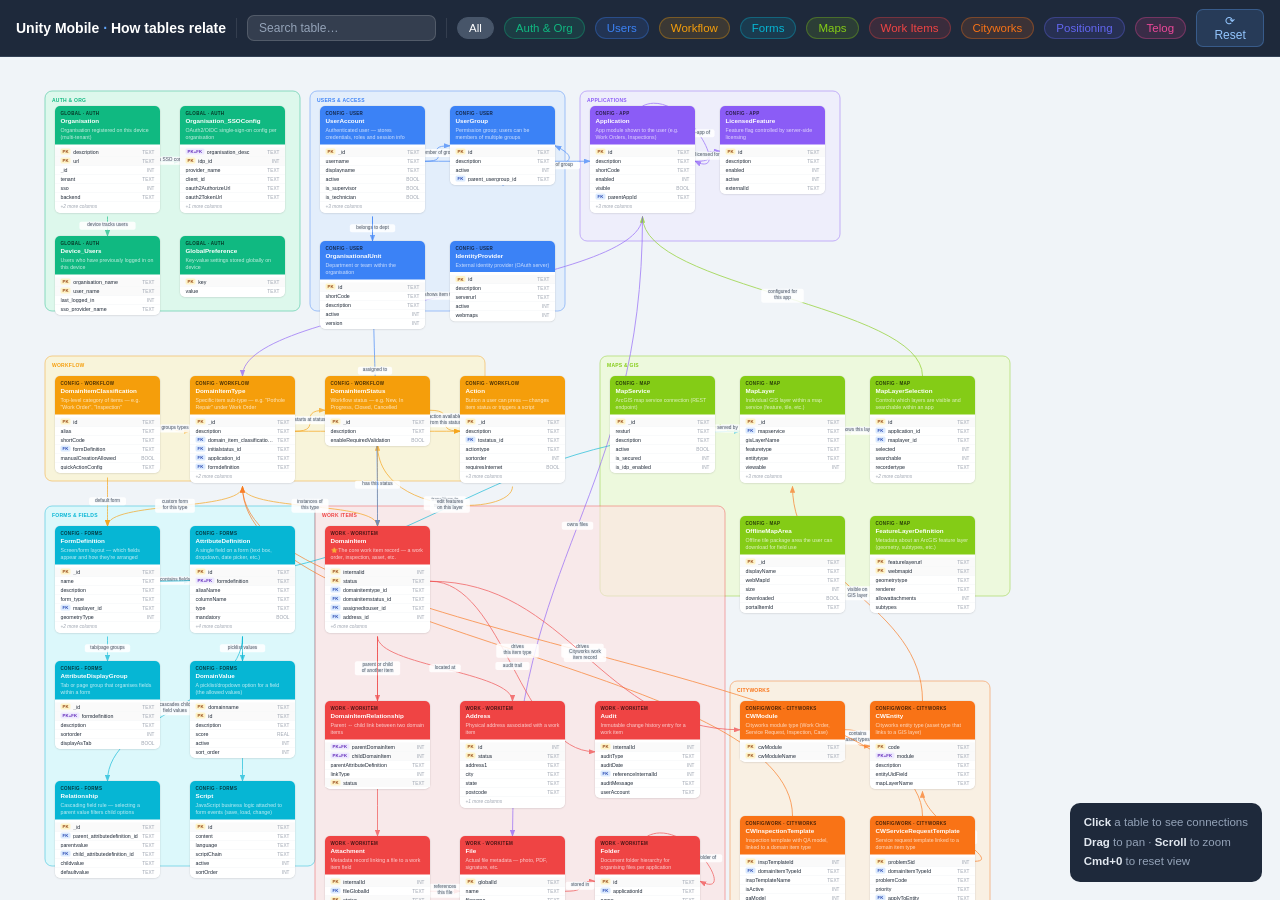
==== index.html @ 091d3615 "first commit" ====
<!DOCTYPE html>
<html lang="en">
<head>
<meta charset="UTF-8"/>
<title>Unity Mobile — How Tables Relate</title>
<style>
*, *::before, *::after { box-sizing: border-box; margin:0; padding:0; }
body { font-family: -apple-system, BlinkMacSystemFont, 'Segoe UI', sans-serif; background:#f0f4f8; overflow:hidden; height:100vh; }

/* ── Toolbar ── */
#toolbar {
  position:fixed; top:0; left:0; right:0; z-index:200;
  background:#1e293b; color:#fff;
  display:flex; align-items:center; gap:10px;
  padding:9px 16px; border-bottom:1px solid #334155;
  font-size:13px;
}
#toolbar h1 { font-size:14px; font-weight:700; white-space:nowrap; color:#fff; }
#toolbar h1 span { color:#60a5fa; }
#search {
  background:rgba(255,255,255,0.1); border:1px solid rgba(255,255,255,0.15);
  border-radius:7px; padding:5px 11px; color:#fff; font-size:12px; outline:none; width:200px;
}
#search::placeholder { color:#94a3b8; }
#search:focus { border-color:#60a5fa; }
.filter-btn {
  padding:4px 11px; border-radius:20px; border:1px solid transparent;
  font-size:11.5px; cursor:pointer; transition:all .15s; white-space:nowrap;
  background:rgba(255,255,255,0.08); color:#cbd5e1;
}
.filter-btn:hover { background:rgba(255,255,255,0.16); }
.filter-btn.active { color:#fff; border-color:transparent; }
#btn-reset {
  margin-left:auto; background:rgba(96,165,250,0.15); border:1px solid rgba(96,165,250,0.3);
  border-radius:7px; color:#93c5fd; padding:4px 12px; font-size:12px; cursor:pointer;
}
#btn-reset:hover { background:rgba(96,165,250,0.25); }
.sep { width:1px; height:20px; background:rgba(255,255,255,0.1); flex-shrink:0; }

/* ── Canvas outer wrapper ── */
#canvas-outer { position:fixed; top:46px; left:0; right:0; bottom:0; overflow:hidden; cursor:grab; }
#canvas-outer:active { cursor:grabbing; }

/* ── Canvas ── */
#canvas { position:absolute; width:2600px; height:2400px; transform-origin:0 0; }

/* ── Zone backgrounds ── */
.zone {
  position:absolute; border-radius:16px;
  display:flex; align-items:flex-start; padding:10px 14px;
  font-size:11px; font-weight:700; letter-spacing:0.5px; text-transform:uppercase;
}

/* ── Table Cards ── */
.tcard {
  position:absolute; width:210px; border-radius:10px;
  background:#fff; box-shadow:0 1px 4px rgba(0,0,0,0.1), 0 0 0 1px rgba(0,0,0,0.05);
  cursor:pointer; transition:box-shadow .15s, transform .15s;
  user-select:none;
}
.tcard:hover { box-shadow:0 4px 16px rgba(0,0,0,0.15), 0 0 0 2px rgba(0,0,0,0.08); transform:translateY(-1px); }
.tcard.selected { transform:translateY(-2px); }
.tcard.faded { opacity:0.2; }
.tcard.highlighted { }

.card-head {
  border-radius:10px 10px 0 0; padding:9px 11px 7px;
  display:flex; flex-direction:column; gap:2px;
}
.card-db-tag {
  font-size:9px; text-transform:uppercase; letter-spacing:0.6px;
  opacity:0.7; font-weight:700;
}
.card-title { font-size:12.5px; font-weight:800; color:#fff; line-height:1.3; }
.card-desc { font-size:10.5px; color:rgba(255,255,255,0.75); line-height:1.4; margin-top:1px; }

.card-body { padding:6px 0 4px; }
.col-row {
  display:flex; align-items:center; gap:5px;
  padding:2.5px 11px; font-size:10.5px; color:#374151;
  border-bottom:1px solid #f3f4f6;
}
.col-row:last-child { border-bottom:none; }
.col-row.pk-row { background:#fafafa; }
.badge {
  flex-shrink:0; font-size:8.5px; font-weight:700; letter-spacing:0.3px;
  border-radius:3px; padding:1px 4px;
}
.badge.pk { background:#fef3c7; color:#92400e; }
.badge.fk { background:#dbeafe; color:#1e40af; }
.badge.pkfk { background:#ede9fe; color:#5b21b6; }
.col-name { font-weight:500; color:#1f2937; flex:1; min-width:0; overflow:hidden; text-overflow:ellipsis; white-space:nowrap; }
.col-type { color:#9ca3af; font-size:9.5px; flex-shrink:0; }
.more-cols { padding:3px 11px 5px; font-size:9.5px; color:#9ca3af; font-style:italic; }

/* ── SVG arrows ── */
#arrows-svg { position:absolute; top:0; left:0; width:100%; height:100%; pointer-events:none; overflow:visible; }
.arrow-path { fill:none; stroke-width:1.8; opacity:0.7; transition:opacity .15s; }
.arrow-label { font-size:9.5px; fill:#4b5563; paint-order:stroke; stroke:#f0f4f8; stroke-width:3px; }
.arrow-wrap.faded .arrow-path { opacity:0.08; }
.arrow-wrap.faded .arrow-label { opacity:0.08; }
.arrow-wrap.highlighted .arrow-path { opacity:1; stroke-width:2.5; }
.arrow-wrap.highlighted .arrow-label { fill:#1f2937; font-weight:600; }

/* ── Info panel ── */
#info-panel {
  position:fixed; right:0; top:46px; bottom:0; width:280px;
  background:#fff; border-left:1px solid #e5e7eb;
  transform:translateX(280px); transition:transform .25s;
  overflow-y:auto; z-index:150;
}
#info-panel.open { transform:translateX(0); }
#info-panel h2 { font-size:15px; font-weight:800; padding:16px 16px 4px; color:#1f2937; }
#info-panel .ip-db { font-size:10px; text-transform:uppercase; letter-spacing:0.5px; color:#9ca3af; padding:0 16px 8px; }
#info-panel .ip-desc { font-size:12px; color:#4b5563; line-height:1.6; padding:0 16px 12px; border-bottom:1px solid #f3f4f6; }
#info-panel .ip-section { padding:10px 16px 4px; font-size:10px; text-transform:uppercase; letter-spacing:0.6px; color:#9ca3af; font-weight:700; }
#info-panel .ip-col {
  display:flex; align-items:center; gap:6px;
  padding:4px 16px; font-size:11.5px; border-bottom:1px solid #f9fafb;
}
#info-panel .ip-col-name { font-weight:500; color:#1f2937; flex:1; }
#info-panel .ip-col-type { color:#9ca3af; font-size:10px; }
#info-panel .ip-rel {
  display:flex; flex-direction:column; gap:1px;
  padding:6px 16px; font-size:11px; color:#4b5563;
  border-bottom:1px solid #f9fafb;
}
#info-panel .ip-rel-dir { font-size:10px; color:#9ca3af; }
#info-panel .ip-rel-table { font-weight:700; color:#1f2937; }
#info-panel .ip-rel-via { font-size:10px; color:#6b7280; font-family:monospace; }
#close-panel {
  position:absolute; top:12px; right:12px;
  background:#f3f4f6; border:none; border-radius:6px;
  width:26px; height:26px; font-size:14px; cursor:pointer; color:#4b5563;
}

/* ── Tooltip ── */
#tooltip {
  position:fixed; z-index:500; background:#1e293b; color:#fff;
  border-radius:8px; padding:7px 12px; font-size:11px; pointer-events:none;
  opacity:0; transition:opacity .1s; max-width:240px; line-height:1.6;
  box-shadow:0 4px 16px rgba(0,0,0,0.3);
}
</style>
</head>
<body>

<div id="toolbar">
  <h1>Unity Mobile <span>·</span> How tables relate</h1>
  <div class="sep"></div>
  <input id="search" placeholder="Search table…" autocomplete="off"/>
  <div class="sep"></div>
  <button class="filter-btn active" data-area="all">All</button>
  <button class="filter-btn" data-area="auth" style="--c:#10b981">Auth &amp; Org</button>
  <button class="filter-btn" data-area="user" style="--c:#3b82f6">Users</button>
  <button class="filter-btn" data-area="workflow" style="--c:#f59e0b">Workflow</button>
  <button class="filter-btn" data-area="forms" style="--c:#06b6d4">Forms</button>
  <button class="filter-btn" data-area="map" style="--c:#84cc16">Maps</button>
  <button class="filter-btn" data-area="workitem" style="--c:#ef4444">Work Items</button>
  <button class="filter-btn" data-area="cityworks" style="--c:#f97316">Cityworks</button>
  <button class="filter-btn" data-area="positioning" style="--c:#6366f1">Positioning</button>
  <button class="filter-btn" data-area="telog" style="--c:#ec4899">Telog</button>
  <button id="btn-reset">⟳ Reset</button>
</div>

<div id="canvas-outer">
  <div id="canvas">
    <svg id="arrows-svg"></svg>
  </div>
</div>

<div id="info-panel">
  <button id="close-panel">✕</button>
  <h2 id="ip-name"></h2>
  <div class="ip-db" id="ip-db"></div>
  <div class="ip-desc" id="ip-desc"></div>
  <div class="ip-section">Columns</div>
  <div id="ip-cols"></div>
  <div class="ip-section">Relationships</div>
  <div id="ip-rels"></div>
</div>

<div id="tooltip"></div>

<script>
// ═══════════════════════════════════════════════════════════
// AREA CONFIG
// ═══════════════════════════════════════════════════════════
const AREAS = {
  auth:        { label:'Auth & Org',     color:'#10b981', light:'#d1fae5', db:'global' },
  user:        { label:'Users & Access', color:'#3b82f6', light:'#dbeafe', db:'config' },
  app:         { label:'Applications',   color:'#8b5cf6', light:'#ede9fe', db:'config' },
  workflow:    { label:'Workflow',        color:'#f59e0b', light:'#fef3c7', db:'config' },
  forms:       { label:'Forms & Fields', color:'#06b6d4', light:'#cffafe', db:'config' },
  map:         { label:'Maps & GIS',     color:'#84cc16', light:'#ecfccb', db:'config' },
  workitem:    { label:'Work Items',     color:'#ef4444', light:'#fee2e2', db:'work'   },
  cityworks:   { label:'Cityworks',      color:'#f97316', light:'#ffedd5', db:'config/work' },
  positioning: { label:'Positioning',    color:'#6366f1', light:'#e0e7ff', db:'tpsdk'  },
  telog:       { label:'Telog Sensors',  color:'#ec4899', light:'#fce7f3', db:'work'   },
};

// ═══════════════════════════════════════════════════════════
// NODES (id, area, x, y = top-left corner, cols, desc)
// ═══════════════════════════════════════════════════════════
// col format: [name, type, flag]  flag: 'PK' | 'FK' | 'PK+FK' | ''
const N = (id, area, x, y, desc, cols) => ({ id, area, x, y, desc, cols });
const nodes = [

  // ── AUTH & ORG (top-left) ──────────────────────────────
  N('Organisation','auth', 30,80,
    'Organisation registered on this device (multi-tenant)',
    [['description','TEXT','PK'],['url','TEXT','PK'],['_id','INT',''],['tenant','TEXT',''],['sso','INT',''],['backend','TEXT',''],['organisationId','TEXT',''],['gisUrl','TEXT','']]),

  N('Organisation_SSOConfig','auth', 280,80,
    'OAuth2/OIDC single-sign-on config per organisation',
    [['organisation_desc','TEXT','PK+FK'],['idp_id','INT','PK'],['provider_name','TEXT',''],['client_id','TEXT',''],['oauth2AuthorizeUrl','TEXT',''],['oauth2TokenUrl','TEXT',''],['scope','TEXT','']]),

  N('Device_Users','auth', 30,340,
    'Users who have previously logged in on this device',
    [['organisation_name','TEXT','PK'],['user_name','TEXT','PK'],['last_logged_in','INT',''],['sso_provider_name','TEXT','']]),

  N('GlobalPreference','auth', 280,340,
    'Key-value settings stored globally on device',
    [['key','TEXT','PK'],['value','TEXT','']]),

  // ── USERS & ACCESS (top-center) ────────────────────────
  N('UserAccount','user', 560,80,
    'Authenticated user — stores credentials, roles and session info',
    [['_id','TEXT','PK'],['username','TEXT',''],['displayname','TEXT',''],['active','BOOL',''],['is_supervisor','BOOL',''],['is_technician','BOOL',''],['is_rtu_manager','BOOL',''],['mfaRequired','BOOL',''],['sessionTimeout','INT','']]),

  N('UserGroup','user', 820,80,
    'Permission group; users can be members of multiple groups',
    [['id','TEXT','PK'],['description','TEXT',''],['active','INT',''],['parent_usergroup_id','TEXT','FK']]),

  N('OrganisationalUnit','user', 560,350,
    'Department or team within the organisation',
    [['id','TEXT','PK'],['shortCode','TEXT',''],['description','TEXT',''],['active','INT',''],['version','INT','']]),

  N('IdentityProvider','user', 820,350,
    'External identity provider (OAuth server)',
    [['id','TEXT','PK'],['description','TEXT',''],['serverurl','TEXT',''],['active','INT',''],['webmaps','INT','']]),

  // ── APPLICATIONS (top-right) ───────────────────────────
  N('Application','app', 1100,80,
    'App module shown to the user (e.g. Work Orders, Inspections)',
    [['id','TEXT','PK'],['description','TEXT',''],['shortCode','TEXT',''],['enabled','INT',''],['visible','BOOL',''],['parentAppId','TEXT','FK'],['formDefinitionId','TEXT','FK'],['sync_status','TEXT',''],['lastOpened','TEXT','']]),

  N('LicensedFeature','app', 1360,80,
    'Feature flag controlled by server-side licensing',
    [['id','TEXT','PK'],['description','TEXT',''],['enabled','INT',''],['active','INT',''],['externalId','TEXT','']]),

  // ── WORKFLOW ENGINE (middle band) ──────────────────────
  N('DomainItemClassification','workflow', 30,620,
    'Top-level category of items — e.g. "Work Order", "Inspection"',
    [['id','TEXT','PK'],['alias','TEXT',''],['shortCode','TEXT',''],['formDefinition','TEXT','FK'],['manualCreationAllowed','BOOL',''],['quickActionConfig','TEXT','']]),

  N('DomainItemType','workflow', 300,620,
    'Specific item sub-type — e.g. "Pothole Repair" under Work Order',
    [['_id','TEXT','PK'],['description','TEXT',''],['domain_item_classification_id','TEXT','FK'],['initialstatus_id','TEXT','FK'],['application_id','TEXT','FK'],['formdefinition','TEXT','FK'],['internal_name','TEXT',''],['can_create_new','BOOL','']]),

  N('DomainItemStatus','workflow', 570,620,
    'Workflow status — e.g. New, In Progress, Closed, Cancelled',
    [['_id','TEXT','PK'],['description','TEXT',''],['enableRequiredValidation','BOOL','']]),

  N('Action','workflow', 840,620,
    'Button a user can press — changes item status or triggers a script',
    [['_id','TEXT','PK'],['description','TEXT',''],['tostatus_id','TEXT','FK'],['actiontype','TEXT',''],['sortorder','INT',''],['requiresInternet','BOOL',''],['requiresSignature','BOOL',''],['skipValidation','BOOL',''],['canApplyOnCreate','BOOL','']]),

  // ── FORMS & FIELDS (left band) ─────────────────────────
  N('FormDefinition','forms', 30,920,
    'Screen/form layout — which fields appear and how they\'re arranged',
    [['_id','TEXT','PK'],['name','TEXT',''],['description','TEXT',''],['form_type','TEXT',''],['maplayer_id','TEXT','FK'],['geometryType','INT',''],['scoring_enabled','INT',''],['attachment_config','TEXT','']]),

  N('AttributeDefinition','forms', 300,920,
    'A single field on a form (text box, dropdown, date picker, etc.)',
    [['id','TEXT','PK'],['formdefinition','TEXT','PK+FK'],['aliasName','TEXT',''],['columnName','TEXT',''],['type','TEXT',''],['mandatory','BOOL',''],['editable','BOOL',''],['sortOrder','INT',''],['referenceDataTable','TEXT','FK'],['config','TEXT','']]),

  N('AttributeDisplayGroup','forms', 30,1190,
    'Tab or page group that organises fields within a form',
    [['_id','TEXT','PK'],['formdefinition','TEXT','PK+FK'],['description','TEXT',''],['sortorder','INT',''],['displayAsTab','BOOL','']]),

  N('DomainValue','forms', 300,1190,
    'A picklist/dropdown option for a field (the allowed values)',
    [['domainname','TEXT','PK'],['id','TEXT','PK'],['description','TEXT',''],['score','REAL',''],['active','INT',''],['sort_order','INT','']]),

  N('Relationship','forms', 30,1430,
    'Cascading field rule — selecting a parent value filters child options',
    [['_id','TEXT','PK'],['parent_attributedefinition_id','TEXT','FK'],['parentvalue','TEXT',''],['child_attributedefinition_id','TEXT','FK'],['childvalue','TEXT',''],['defaultvalue','TEXT','']]),

  N('Script','forms', 300,1430,
    'JavaScript business logic attached to form events (save, load, change)',
    [['id','TEXT','PK'],['content','TEXT',''],['language','TEXT',''],['scriptChain','TEXT',''],['active','INT',''],['sortOrder','INT','']]),

  // ── MAPS & GIS (right band) ────────────────────────────
  N('MapService','map', 1140,620,
    'ArcGIS map service connection (REST endpoint)',
    [['_id','TEXT','PK'],['resturl','TEXT',''],['description','TEXT',''],['active','BOOL',''],['is_secured','INT',''],['is_idp_enabled','INT','']]),

  N('MapLayer','map', 1400,620,
    'Individual GIS layer within a map service (feature, tile, etc.)',
    [['_id','TEXT','PK'],['mapservice','TEXT','FK'],['gisLayerName','TEXT',''],['featuretype','TEXT',''],['entitytype','TEXT',''],['viewable','INT',''],['webmapid','TEXT',''],['hasSubtypes','BOOL',''],['layertype','TEXT','']]),

  N('MapLayerSelection','map', 1660,620,
    'Controls which layers are visible and searchable within an app',
    [['id','TEXT','PK'],['application_id','TEXT','FK'],['maplayer_id','TEXT','FK'],['selected','INT',''],['searchable','INT',''],['recordertype','TEXT',''],['downloadinterval','INT',''],['opacity','REAL','']]),

  N('OfflineMapArea','map', 1400,900,
    'Offline tile package area the user can download for field use',
    [['_id','TEXT','PK'],['displayName','TEXT',''],['webMapId','TEXT',''],['size','INT',''],['downloaded','BOOL',''],['portalItemId','TEXT','']]),

  N('FeatureLayerDefinition','map', 1660,900,
    'Metadata about an ArcGIS feature layer (geometry, subtypes, etc.)',
    [['featurelayerurl','TEXT','PK'],['webmapid','TEXT','PK'],['geometrytype','TEXT',''],['renderer','TEXT',''],['allowattachments','INT',''],['subtypes','TEXT','']]),

  // ── WORK ITEMS — the runtime data (center-bottom) ──────
  N('DomainItem','workitem', 570,920,
    '⭐ The core work item record — a work order, inspection, asset, etc.',
    [['internalid','INT','PK'],['status','TEXT','PK'],['domainitemtype_id','TEXT','FK'],['domainitemstatus_id','TEXT','FK'],['assignedtouser_id','TEXT','FK'],['address_id','INT','FK'],['server_id','TEXT',''],['is_new','BOOL',''],['values_json','JSON',''],['relateditemtype','TEXT',''],['sync_status','TEXT',''],['guid','TEXT','']]),

  N('DomainItemRelationship','workitem', 570,1270,
    'Parent ↔ child link between two domain items',
    [['parentDomainItem','INT','PK+FK'],['childDomainItem','INT','PK+FK'],['parentAttributeDefinition','TEXT',''],['linkType','INT',''],['status','TEXT','PK']]),

  N('Address','workitem', 840,1270,
    'Physical address associated with a work item',
    [['id','INT','PK'],['status','TEXT','PK'],['address1','TEXT',''],['city','TEXT',''],['state','TEXT',''],['postcode','TEXT',''],['server_id','TEXT','']]),

  N('Audit','workitem', 1110,1270,
    'Immutable change history entry for a work item',
    [['internalId','INT','PK'],['auditType','TEXT',''],['auditDate','INT',''],['referenceInternalId','INT','FK'],['auditMessage','TEXT',''],['userAccount','TEXT','']]),

  N('Attachment','workitem', 570,1540,
    'Metadata record linking a file to a work item field',
    [['internalId','INT','PK'],['fileGlobalId','TEXT','FK'],['status','TEXT','PK'],['relatedItemInternalId','INT','FK'],['secondaryRelatedItemInternalId','INT','FK'],['attributeDefinitionId','TEXT','FK'],['active','INT',''],['description','TEXT','']]),

  N('File','workitem', 840,1540,
    'Actual file metadata — photo, PDF, signature, etc.',
    [['globalId','TEXT','PK'],['name','TEXT',''],['filename','TEXT',''],['contentType','TEXT',''],['size','INT',''],['downloaded','INT',''],['uploaded','INT',''],['folderId','TEXT','FK'],['applicationId','TEXT','FK'],['lastModifiedDate','INT','']]),

  N('Folder','workitem', 1110,1540,
    'Document folder hierarchy for organising files per application',
    [['id','TEXT','PK'],['applicationId','TEXT','FK'],['name','TEXT',''],['parentFolderId','TEXT','FK'],['canUpload','INT','']]),

  // ── CITYWORKS INTEGRATION ──────────────────────────────
  N('CWModule','cityworks', 1400,1270,
    'Cityworks module type (Work Order, Service Request, Inspection, Case)',
    [['cwModule','TEXT','PK'],['cwModuleName','TEXT','PK']]),

  N('CWEntity','cityworks', 1660,1270,
    'Cityworks entity type (asset type that links to a GIS layer)',
    [['code','TEXT','PK'],['module','TEXT','PK+FK'],['description','TEXT',''],['entityUidField','TEXT',''],['mapLayerName','TEXT','']]),

  N('CWInspectionTemplate','cityworks', 1400,1500,
    'Inspection template with QA model, linked to a domain item type',
    [['inspTemplateId','INT','PK'],['domainItemTypeId','TEXT','FK'],['inspTemplateName','TEXT',''],['isActive','INT',''],['qaModel','INT',''],['priority','TEXT','']]),

  N('CWServiceRequestTemplate','cityworks', 1660,1500,
    'Service request template linked to a domain item type',
    [['problemSid','INT','PK'],['domainItemTypeId','TEXT','FK'],['problemCode','TEXT',''],['priority','TEXT',''],['applyToEntity','TEXT','FK']]),

  N('CWSavedQueries','cityworks', 1400,1730,
    'Saved Cityworks search query the user can run',
    [['createdBySid','INT','PK'],['id','INT','PK'],['name','TEXT',''],['queryType','TEXT',''],['isDownloaded','INT',''],['query','TEXT','']]),

  // ── POSITIONING / GNSS ────────────────────────────────
  N('NtripServer','positioning', 30,1720,
    'NTRIP caster server that streams GNSS correction data',
    [['id','TEXT','PK'],['url','TEXT',''],['port','INT',''],['userName','TEXT',''],['correctionDatum','TEXT',''],['active','INT','']]),

  N('NtripSource','positioning', 280,1720,
    'Mount point / stream source on an NTRIP server',
    [['id','TEXT','PK'],['ntripServer','TEXT','FK'],['source','TEXT',''],['description','TEXT',''],['active','INT','']]),

  N('Device','positioning', 30,1960,
    'Paired GNSS hardware device (Bluetooth/USB)',
    [['address','TEXT','PK'],['name','TEXT',''],['lastConnected','INT','']]),

  N('PositioningConfig','positioning', 280,1960,
    'Named positioning profile (accuracy settings, correction source)',
    [['id','TEXT','PK'],['description','TEXT',''],['connectionType','INT',''],['primaryType','TEXT',''],['ntripServer','TEXT','FK'],['ntripSource','TEXT','FK'],['antennaHeight','REAL',''],['active','INT','']]),

  // ── TELOG SENSORS ─────────────────────────────────────
  N('TelogSiteType','telog', 580,1720,
    'Classification of a Telog monitoring site (water, gas, etc.)',
    [['name','TEXT','PK'],['description','TEXT',''],['isCore','INT',''],['isDefault','INT','']]),

  N('TelogMeasurementType','telog', 830,1720,
    'Category of sensor measurement (pressure, flow, level…)',
    [['id','INT','PK'],['classId','INT',''],['isHidden','INT','']]),

  N('TelogMeasurementUnit','telog', 1080,1720,
    'Unit of measurement (m³/h, bar, mm, etc.)',
    [['id','INT','PK'],['shortName','TEXT',''],['longName','TEXT',''],['conversion','REAL',''],['isDefault','INT','']]),

  N('TelogMeasurement','telog', 580,1960,
    'A sensor measurement registered on a monitoring site',
    [['id','INT','PK'],['name','TEXT',''],['siteId','INT',''],['typeId','INT','FK'],['unitId','INT','FK'],['isHidden','INT',''],['isVirtual','INT','']]),

  N('TelogSensorChannel','telog', 830,1960,
    'Physical sensor channel configuration (slope, offset, enabled)',
    [['recId','TEXT','PK'],['channelIndex','INT','PK'],['channelName','TEXT',''],['measurementId','INT','FK'],['enabled','INT',''],['chnlType','INT',''],['displaySlope','REAL',''],['displayOffset','REAL','']]),
];

// ═══════════════════════════════════════════════════════════
// LINKS (relationships between tables)
// Each link: { from, to, fromSide, toSide, label, via }
// 'via' = brief plain-English explanation of the column join
// ═══════════════════════════════════════════════════════════
const links = [
  // AUTH & ORG
  { from:'Organisation',         to:'Organisation_SSOConfig', fromSide:'right', toSide:'left',
    label:'has SSO config', via:'description → organisation_desc' },
  { from:'Organisation',         to:'Device_Users',            fromSide:'bottom', toSide:'top',
    label:'device tracks users', via:'(implicit: organisation_name)' },

  // USERS
  { from:'UserAccount',          to:'OrganisationalUnit',      fromSide:'bottom', toSide:'top',
    label:'belongs to dept', via:'via UserAccount_OrganisationalUnit' },
  { from:'UserAccount',          to:'UserGroup',               fromSide:'right',  toSide:'left',
    label:'member of group', via:'via UserAccount_UserGroup' },
  { from:'UserGroup',            to:'UserGroup',               fromSide:'bottom', toSide:'right',
    label:'child of group', via:'parent_usergroup_id → id' },

  // USERS → APPLICATIONS
  { from:'UserAccount',          to:'Application',             fromSide:'right',  toSide:'left',
    label:'has access to', via:'via UserAccount_Application' },

  // APPLICATIONS
  { from:'Application',          to:'Application',             fromSide:'top',    toSide:'right',
    label:'sub-app of', via:'parentAppId → id' },
  { from:'Application',          to:'LicensedFeature',         fromSide:'right',  toSide:'left',
    label:'licensed for', via:'via UserAccount_LicensedFeature' },

  // APPLICATION → WORKFLOW
  { from:'Application',          to:'DomainItemType',          fromSide:'bottom', toSide:'top',
    label:'shows item types', via:'via Application_DomainItemType' },

  // WORKFLOW CORE
  { from:'DomainItemClassification', to:'DomainItemType',      fromSide:'right',  toSide:'left',
    label:'groups types', via:'id → domain_item_classification_id' },
  { from:'DomainItemType',       to:'DomainItemStatus',        fromSide:'right',  toSide:'left',
    label:'starts at status', via:'initialstatus_id → _id' },
  { from:'DomainItemType',       to:'Action',                  fromSide:'right',  toSide:'left',
    label:'allowed actions', via:'via DomainItemType_Action' },
  { from:'DomainItemStatus',     to:'Action',                  fromSide:'right',  toSide:'left',
    label:'action available\nfrom this status', via:'DomainItemType_Action.fromstatus_id' },
  { from:'Action',               to:'DomainItemStatus',        fromSide:'bottom', toSide:'bottom',
    label:'transitions to\nnew status', via:'tostatus_id → _id' },

  // WORKFLOW → FORMS
  { from:'DomainItemClassification', to:'FormDefinition',      fromSide:'bottom', toSide:'top',
    label:'default form', via:'formDefinition → _id' },
  { from:'DomainItemType',       to:'FormDefinition',          fromSide:'bottom', toSide:'top',
    label:'custom form\nfor this type', via:'formdefinition → _id' },

  // FORMS → FIELDS
  { from:'FormDefinition',       to:'AttributeDefinition',     fromSide:'right',  toSide:'left',
    label:'contains fields', via:'_id → formdefinition' },
  { from:'FormDefinition',       to:'AttributeDisplayGroup',   fromSide:'bottom', toSide:'top',
    label:'tab/page groups', via:'_id → formdefinition' },
  { from:'AttributeDefinition',  to:'DomainValue',             fromSide:'bottom', toSide:'top',
    label:'picklist values', via:'referenceDataTable → domainname' },
  { from:'AttributeDefinition',  to:'Relationship',            fromSide:'bottom', toSide:'top',
    label:'cascades child\nfield values', via:'id → parent_attributedefinition_id' },
  { from:'AttributeDefinition',  to:'Script',                  fromSide:'bottom', toSide:'top',
    label:'field-level script', via:'script → id' },

  // FORMS → MAPS
  { from:'FormDefinition',       to:'MapLayer',                fromSide:'right',  toSide:'left',
    label:'edit features\non this layer', via:'maplayer_id → _id' },

  // MAPS
  { from:'MapLayer',             to:'MapService',              fromSide:'left',   toSide:'right',
    label:'served by', via:'mapservice → _id' },
  { from:'MapLayerSelection',    to:'MapLayer',                fromSide:'left',   toSide:'right',
    label:'shows this layer', via:'maplayer_id → _id' },
  { from:'MapLayerSelection',    to:'Application',             fromSide:'top',    toSide:'bottom',
    label:'configured for\nthis app', via:'application_id → id' },

  // APPLICATION → WORK ITEMS
  { from:'Application',          to:'File',                    fromSide:'bottom', toSide:'top',
    label:'owns files', via:'id → applicationId' },

  // WORK ITEMS CORE
  { from:'DomainItemType',       to:'DomainItem',              fromSide:'bottom', toSide:'top',
    label:'instances of\nthis type', via:'_id → domainitemtype_id' },
  { from:'DomainItemStatus',     to:'DomainItem',              fromSide:'bottom', toSide:'top',
    label:'has this status', via:'_id → domainitemstatus_id' },
  { from:'UserAccount',          to:'DomainItem',              fromSide:'bottom', toSide:'top',
    label:'assigned to', via:'_id → assignedtouser_id' },
  { from:'DomainItem',           to:'Address',                 fromSide:'bottom', toSide:'top',
    label:'located at', via:'address_id → id' },
  { from:'DomainItem',           to:'DomainItemRelationship',  fromSide:'bottom', toSide:'top',
    label:'parent or child\nof another item', via:'internalid → parentDomainItem / childDomainItem' },
  { from:'DomainItem',           to:'Audit',                   fromSide:'right',  toSide:'left',
    label:'audit trail', via:'internalid → referenceInternalId' },

  // ATTACHMENTS
  { from:'DomainItem',           to:'Attachment',              fromSide:'bottom', toSide:'top',
    label:'has attachments\n(photos, docs)', via:'internalid → relatedItemInternalId' },
  { from:'Attachment',           to:'File',                    fromSide:'right',  toSide:'left',
    label:'references\nthis file', via:'fileGlobalId → globalId' },
  { from:'File',                 to:'Folder',                  fromSide:'right',  toSide:'left',
    label:'stored in', via:'folderId → id' },
  { from:'Folder',               to:'Folder',                  fromSide:'top',    toSide:'right',
    label:'subfolder of', via:'parentFolderId → id' },

  // CITYWORKS
  { from:'CWModule',             to:'CWEntity',                fromSide:'right',  toSide:'left',
    label:'contains\nasset types', via:'cwModule → module' },
  { from:'CWEntity',             to:'MapLayer',                fromSide:'top',    toSide:'bottom',
    label:'visible on\nGIS layer', via:'mapLayerName via CWAssetAliases' },
  { from:'CWInspectionTemplate', to:'DomainItemType',          fromSide:'top',    toSide:'bottom',
    label:'drives\nthis item type', via:'domainItemTypeId → _id' },
  { from:'CWServiceRequestTemplate', to:'DomainItemType',      fromSide:'top',    toSide:'bottom',
    label:'drives\nthis item type', via:'domainItemTypeId → _id' },
  { from:'CWServiceRequestTemplate', to:'CWEntity',            fromSide:'right',  toSide:'bottom',
    label:'applied to\nentity type', via:'applyToEntity → code' },
  { from:'DomainItem',           to:'CWModule',                fromSide:'right',  toSide:'left',
    label:'Cityworks work\nitem record', via:'relateditemtype (WO/SR/Inspection/Case)' },

  // POSITIONING
  { from:'NtripSource',          to:'NtripServer',             fromSide:'left',   toSide:'bottom',
    label:'stream from', via:'ntripServer → id' },
  { from:'PositioningConfig',    to:'NtripServer',             fromSide:'top',    toSide:'bottom',
    label:'uses server', via:'ntripServer → id' },
  { from:'PositioningConfig',    to:'NtripSource',             fromSide:'left',   toSide:'bottom',
    label:'uses source', via:'ntripSource → id' },
  { from:'Device',               to:'PositioningConfig',       fromSide:'right',  toSide:'left',
    label:'configured\nwith profile', via:'via PositioningConfigDevice' },

  // TELOG
  { from:'TelogMeasurement',     to:'TelogMeasurementType',    fromSide:'right',  toSide:'left',
    label:'measurement type', via:'typeId → id' },
  { from:'TelogMeasurement',     to:'TelogMeasurementUnit',    fromSide:'right',  toSide:'right',
    label:'measured in', via:'unitId → id' },
  { from:'TelogSensorChannel',   to:'TelogMeasurement',        fromSide:'left',   toSide:'bottom',
    label:'captures', via:'measurementId → id' },
];

// ═══════════════════════════════════════════════════════════
// ZONE BACKGROUND RECTS (x, y, w, h, area)
// ═══════════════════════════════════════════════════════════
const zones = [
  { area:'auth',        x:10,   y:50,   w:510,  h:440 },
  { area:'user',        x:540,  y:50,   w:510,  h:440 },
  { area:'app',         x:1080, y:50,   w:520,  h:300 },
  { area:'workflow',    x:10,   y:580,  w:880,  h:250 },
  { area:'forms',       x:10,   y:880,  w:540,  h:720 },
  { area:'map',         x:1120, y:580,  w:820,  h:480 },
  { area:'workitem',    x:550,  y:880,  w:820,  h:1000 },
  { area:'cityworks',   x:1380, y:1230, w:520,  h:720 },
  { area:'positioning', x:10,   y:1680, w:510,  h:440 },
  { area:'telog',       x:560,  y:1680, w:770,  h:440 },
];

// ═══════════════════════════════════════════════════════════
// CARD HEIGHT CALCULATION
// ═══════════════════════════════════════════════════════════
const CARD_W = 210;
const CARD_HEAD_H = 65;
const COL_ROW_H = 22;
const MAX_COLS = 6;
const FOOTER_H = 18;

function cardHeight(node) {
  const visible = Math.min(node.cols.length, MAX_COLS);
  const hasMore = node.cols.length > MAX_COLS;
  return CARD_HEAD_H + visible * COL_ROW_H + (hasMore ? FOOTER_H : 0) + 6;
}

// Card center point
function cardCenter(node) {
  return { x: node.x + CARD_W / 2, y: node.y + cardHeight(node) / 2 };
}

// Edge midpoint based on side
function edgePoint(node, side) {
  const h = cardHeight(node);
  const x = node.x, y = node.y;
  if (side === 'left')   return { x: x,           y: y + h/2 };
  if (side === 'right')  return { x: x + CARD_W,  y: y + h/2 };
  if (side === 'top')    return { x: x + CARD_W/2, y: y };
  if (side === 'bottom') return { x: x + CARD_W/2, y: y + h };
  return { x: x + CARD_W/2, y: y + h/2 };
}

// ═══════════════════════════════════════════════════════════
// BUILD NODE MAP
// ═══════════════════════════════════════════════════════════
const nodeMap = {};
nodes.forEach(n => nodeMap[n.id] = n);

// ═══════════════════════════════════════════════════════════
// RENDER ZONES
// ═══════════════════════════════════════════════════════════
const svg = document.getElementById('arrows-svg');
svg.setAttribute('width', '2600');
svg.setAttribute('height', '2400');

// Defs
const defs = document.createElementNS('http://www.w3.org/2000/svg','defs');
svg.appendChild(defs);

// Arrowhead markers per area color
Object.entries(AREAS).forEach(([area, cfg]) => {
  const m = document.createElementNS('http://www.w3.org/2000/svg','marker');
  m.setAttribute('id', `arr-${area}`);
  m.setAttribute('markerWidth','8'); m.setAttribute('markerHeight','6');
  m.setAttribute('refX','7'); m.setAttribute('refY','3');
  m.setAttribute('orient','auto');
  const p = document.createElementNS('http://www.w3.org/2000/svg','polygon');
  p.setAttribute('points','0 0, 8 3, 0 6');
  p.setAttribute('fill', cfg.color);
  m.appendChild(p);
  defs.appendChild(m);
});

// Zone backgrounds
zones.forEach(z => {
  const cfg = AREAS[z.area];
  const rect = document.createElementNS('http://www.w3.org/2000/svg','rect');
  rect.setAttribute('x', z.x); rect.setAttribute('y', z.y);
  rect.setAttribute('width', z.w); rect.setAttribute('height', z.h);
  rect.setAttribute('rx','14'); rect.setAttribute('fill', cfg.light);
  rect.setAttribute('stroke', cfg.color);
  rect.setAttribute('stroke-width','1.5');
  rect.setAttribute('opacity','0.6');
  svg.appendChild(rect);

  // Zone label
  const txt = document.createElementNS('http://www.w3.org/2000/svg','text');
  txt.setAttribute('x', z.x + 14); txt.setAttribute('y', z.y + 22);
  txt.setAttribute('font-size','10'); txt.setAttribute('font-weight','800');
  txt.setAttribute('fill', cfg.color); txt.setAttribute('letter-spacing','0.5');
  txt.setAttribute('text-transform','uppercase');
  txt.textContent = cfg.label.toUpperCase();
  svg.appendChild(txt);
});

// ═══════════════════════════════════════════════════════════
// RENDER CARDS
// ═══════════════════════════════════════════════════════════
const canvas = document.getElementById('canvas');

nodes.forEach(node => {
  const cfg = AREAS[node.area];
  const h = cardHeight(node);

  const div = document.createElement('div');
  div.className = 'tcard';
  div.id = `card-${node.id}`;
  div.dataset.id = node.id;
  div.dataset.area = node.area;
  div.style.left = node.x + 'px';
  div.style.top  = node.y + 'px';

  // Header
  const head = document.createElement('div');
  head.className = 'card-head';
  head.style.background = cfg.color;

  const dbTag = document.createElement('div');
  dbTag.className = 'card-db-tag';
  dbTag.textContent = cfg.db + ' · ' + node.area;
  head.appendChild(dbTag);

  const title = document.createElement('div');
  title.className = 'card-title';
  title.textContent = node.id;
  head.appendChild(title);

  const desc = document.createElement('div');
  desc.className = 'card-desc';
  desc.textContent = node.desc;
  head.appendChild(desc);

  div.appendChild(head);

  // Body
  const body = document.createElement('div');
  body.className = 'card-body';

  const visible = Math.min(node.cols.length, MAX_COLS);
  for (let i = 0; i < visible; i++) {
    const [name, type, flag] = node.cols[i];
    const row = document.createElement('div');
    row.className = 'col-row' + (flag.includes('PK') ? ' pk-row' : '');

    if (flag) {
      const badge = document.createElement('span');
      badge.className = 'badge ' + (flag === 'PK+FK' ? 'pkfk' : flag === 'PK' ? 'pk' : 'fk');
      badge.textContent = flag;
      row.appendChild(badge);
    }

    const nm = document.createElement('span');
    nm.className = 'col-name';
    nm.textContent = name;
    row.appendChild(nm);

    const tp = document.createElement('span');
    tp.className = 'col-type';
    tp.textContent = type;
    row.appendChild(tp);

    body.appendChild(row);
  }

  if (node.cols.length > MAX_COLS) {
    const more = document.createElement('div');
    more.className = 'more-cols';
    more.textContent = `+${node.cols.length - MAX_COLS} more columns`;
    body.appendChild(more);
  }

  div.appendChild(body);
  canvas.appendChild(div);

  // Click handler
  div.addEventListener('click', () => selectNode(node.id));
});

// ═══════════════════════════════════════════════════════════
// RENDER ARROWS
// ═══════════════════════════════════════════════════════════
const arrowGroups = [];

links.forEach((lnk, i) => {
  const src = nodeMap[lnk.from];
  const tgt = nodeMap[lnk.to];
  if (!src || !tgt) return;

  const cfg = AREAS[src.area];
  const p1 = edgePoint(src, lnk.fromSide);
  const p2 = edgePoint(tgt, lnk.toSide);

  // Bezier control points
  const dx = p2.x - p1.x;
  const dy = p2.y - p1.y;
  let c1x, c1y, c2x, c2y;

  if (lnk.fromSide === 'right' && lnk.toSide === 'left') {
    const off = Math.max(60, Math.abs(dx) * 0.45);
    c1x = p1.x + off; c1y = p1.y;
    c2x = p2.x - off; c2y = p2.y;
  } else if (lnk.fromSide === 'left' && lnk.toSide === 'right') {
    const off = Math.max(60, Math.abs(dx) * 0.45);
    c1x = p1.x - off; c1y = p1.y;
    c2x = p2.x + off; c2y = p2.y;
  } else if (lnk.fromSide === 'bottom' && lnk.toSide === 'top') {
    const off = Math.max(50, Math.abs(dy) * 0.45);
    c1x = p1.x; c1y = p1.y + off;
    c2x = p2.x; c2y = p2.y - off;
  } else if (lnk.fromSide === 'top' && lnk.toSide === 'bottom') {
    const off = Math.max(50, Math.abs(dy) * 0.45);
    c1x = p1.x; c1y = p1.y - off;
    c2x = p2.x; c2y = p2.y + off;
  } else if (lnk.fromSide === 'bottom' && lnk.toSide === 'bottom') {
    // Loop going down
    const maxY = Math.max(p1.y, p2.y) + 60;
    c1x = p1.x; c1y = maxY;
    c2x = p2.x; c2y = maxY;
  } else if (lnk.fromSide === 'top' && lnk.toSide === 'right') {
    c1x = p1.x; c1y = p1.y - 60;
    c2x = p2.x + 60; c2y = p2.y;
  } else if (lnk.fromSide === 'bottom' && lnk.toSide === 'right') {
    c1x = p1.x; c1y = p1.y + 60;
    c2x = p2.x + 60; c2y = p2.y;
  } else if (lnk.fromSide === 'left' && lnk.toSide === 'bottom') {
    c1x = p1.x - 60; c1y = p1.y;
    c2x = p2.x; c2y = p2.y + 60;
  } else if (lnk.fromSide === 'right' && lnk.toSide === 'bottom') {
    c1x = p1.x + 60; c1y = p1.y;
    c2x = p2.x; c2y = p2.y + 60;
  } else if (lnk.fromSide === 'top' && lnk.toSide === 'left') {
    c1x = p1.x; c1y = p1.y - 60;
    c2x = p2.x - 60; c2y = p2.y;
  } else {
    const off = Math.max(50, Math.max(Math.abs(dx), Math.abs(dy)) * 0.4);
    c1x = p1.x + (dx > 0 ? off : -off);
    c1y = p1.y + (dy > 0 ? off : -off);
    c2x = p2.x - (dx > 0 ? off : -off);
    c2y = p2.y - (dy > 0 ? off : -off);
  }

  // Self-reference (same node)
  if (lnk.from === lnk.to) {
    c1x = p1.x + 80; c1y = p1.y - 40;
    c2x = p2.x + 80; c2y = p2.y + 40;
  }

  const d = `M${p1.x},${p1.y} C${c1x},${c1y} ${c2x},${c2y} ${p2.x},${p2.y}`;

  // Group
  const g = document.createElementNS('http://www.w3.org/2000/svg','g');
  g.className.baseVal = 'arrow-wrap';
  g.dataset.from = lnk.from;
  g.dataset.to = lnk.to;

  // Path
  const path = document.createElementNS('http://www.w3.org/2000/svg','path');
  path.setAttribute('d', d);
  path.setAttribute('class','arrow-path');
  path.setAttribute('stroke', cfg.color);
  path.setAttribute('marker-end', `url(#arr-${src.area})`);
  g.appendChild(path);

  // Label at midpoint of bezier
  const mt = 0.5;
  const mx = (1-mt)**3*p1.x + 3*(1-mt)**2*mt*c1x + 3*(1-mt)*mt**2*c2x + mt**3*p2.x;
  const my = (1-mt)**3*p1.y + 3*(1-mt)**2*mt*c1y + 3*(1-mt)*mt**2*c2y + mt**3*p2.y;

  const labelLines = lnk.label.split('\n');
  const labelG = document.createElementNS('http://www.w3.org/2000/svg','g');

  // Label background
  const bg = document.createElementNS('http://www.w3.org/2000/svg','rect');
  bg.setAttribute('rx','4');
  bg.setAttribute('fill','white');
  bg.setAttribute('opacity','0.85');
  labelG.appendChild(bg);

  const txt = document.createElementNS('http://www.w3.org/2000/svg','text');
  txt.setAttribute('class','arrow-label');
  txt.setAttribute('text-anchor','middle');

  labelLines.forEach((line, li) => {
    const ts = document.createElementNS('http://www.w3.org/2000/svg','tspan');
    ts.setAttribute('x', mx);
    ts.setAttribute('dy', li === 0 ? '0' : '12');
    ts.textContent = line;
    txt.appendChild(ts);
  });

  const lineH = 12;
  const approxW = Math.max(...labelLines.map(l => l.length)) * 5.5 + 8;
  const approxH = labelLines.length * lineH + 4;
  txt.setAttribute('x', mx);
  txt.setAttribute('y', my - (labelLines.length > 1 ? (labelLines.length-1)*6 : 0));

  bg.setAttribute('x', mx - approxW/2);
  bg.setAttribute('y', my - (labelLines.length > 1 ? (labelLines.length-1)*6 : 0) - 9);
  bg.setAttribute('width', approxW);
  bg.setAttribute('height', approxH);

  labelG.appendChild(txt);
  g.appendChild(labelG);

  svg.appendChild(g);

  arrowGroups.push({ g, from: lnk.from, to: lnk.to, via: lnk.via, label: lnk.label });
});

// ═══════════════════════════════════════════════════════════
// PAN / ZOOM
// ═══════════════════════════════════════════════════════════
const outer = document.getElementById('canvas-outer');
let scale = 0.5, tx = 40, ty = 20;
let dragging = false, lastX, lastY;

function applyTransform() {
  canvas.style.transform = `translate(${tx}px,${ty}px) scale(${scale})`;
}
applyTransform();

outer.addEventListener('wheel', e => {
  e.preventDefault();
  const rect = outer.getBoundingClientRect();
  const cx = e.clientX - rect.left;
  const cy = e.clientY - rect.top;
  const delta = e.deltaY < 0 ? 1.12 : 0.89;
  const newScale = Math.min(2, Math.max(0.15, scale * delta));
  tx = cx - (cx - tx) * newScale / scale;
  ty = cy - (cy - ty) * newScale / scale;
  scale = newScale;
  applyTransform();
}, { passive: false });

outer.addEventListener('mousedown', e => {
  if (e.target.closest('.tcard')) return;
  dragging = true; lastX = e.clientX; lastY = e.clientY;
});
window.addEventListener('mousemove', e => {
  if (!dragging) return;
  tx += e.clientX - lastX; ty += e.clientY - lastY;
  lastX = e.clientX; lastY = e.clientY;
  applyTransform();
});
window.addEventListener('mouseup', () => dragging = false);

// Touch
outer.addEventListener('touchstart', e => {
  if (e.touches.length === 1) { lastX = e.touches[0].clientX; lastY = e.touches[0].clientY; dragging = true; }
}, { passive: true });
outer.addEventListener('touchmove', e => {
  if (dragging && e.touches.length === 1) {
    tx += e.touches[0].clientX - lastX; ty += e.touches[0].clientY - lastY;
    lastX = e.touches[0].clientX; lastY = e.touches[0].clientY;
    applyTransform();
  }
}, { passive: true });
outer.addEventListener('touchend', () => dragging = false);

// ═══════════════════════════════════════════════════════════
// SELECTION & HIGHLIGHT
// ═══════════════════════════════════════════════════════════
let selectedId = null;

function selectNode(id) {
  if (selectedId === id) { clearSelection(); return; }
  selectedId = id;

  // Find connected nodes
  const connected = new Set([id]);
  arrowGroups.forEach(ag => {
    if (ag.from === id || ag.to === id) {
      connected.add(ag.from);
      connected.add(ag.to);
    }
  });

  // Apply classes to cards
  document.querySelectorAll('.tcard').forEach(el => {
    const eid = el.dataset.id;
    el.classList.toggle('selected', eid === id);
    el.classList.toggle('highlighted', connected.has(eid) && eid !== id);
    el.classList.toggle('faded', !connected.has(eid));
    el.style.boxShadow = eid === id
      ? `0 0 0 3px ${AREAS[nodeMap[eid].area].color}, 0 6px 24px rgba(0,0,0,0.2)`
      : connected.has(eid)
        ? `0 0 0 2px ${AREAS[nodeMap[eid].area].color}88, 0 4px 16px rgba(0,0,0,0.12)`
        : '';
  });

  // Apply classes to arrows
  arrowGroups.forEach(ag => {
    const isConnected = ag.from === id || ag.to === id;
    ag.g.classList.toggle('highlighted', isConnected);
    ag.g.classList.toggle('faded', !isConnected);
  });

  // Show info panel
  showInfoPanel(id, connected);
}

function clearSelection() {
  selectedId = null;
  document.querySelectorAll('.tcard').forEach(el => {
    el.classList.remove('selected','highlighted','faded');
    el.style.boxShadow = '';
  });
  arrowGroups.forEach(ag => ag.g.classList.remove('highlighted','faded'));
  document.getElementById('info-panel').classList.remove('open');
}

function showInfoPanel(id, connected) {
  const node = nodeMap[id];
  const cfg = AREAS[node.area];

  document.getElementById('ip-name').textContent = id;
  document.getElementById('ip-name').style.color = cfg.color;
  document.getElementById('ip-db').textContent = cfg.db + ' database  ·  ' + cfg.label;
  document.getElementById('ip-desc').textContent = node.desc;

  // Columns
  const colsDiv = document.getElementById('ip-cols');
  colsDiv.innerHTML = '';
  node.cols.forEach(([name, type, flag]) => {
    const row = document.createElement('div');
    row.className = 'ip-col';
    if (flag) {
      const b = document.createElement('span');
      b.className = 'badge ' + (flag === 'PK+FK' ? 'pkfk' : flag === 'PK' ? 'pk' : 'fk');
      b.textContent = flag;
      row.appendChild(b);
    }
    const nm = document.createElement('span'); nm.className = 'ip-col-name'; nm.textContent = name;
    const tp = document.createElement('span'); tp.className = 'ip-col-type'; tp.textContent = type;
    row.appendChild(nm); row.appendChild(tp);
    colsDiv.appendChild(row);
  });

  // Relationships
  const relsDiv = document.getElementById('ip-rels');
  relsDiv.innerHTML = '';
  arrowGroups.forEach(ag => {
    if (ag.from !== id && ag.to !== id) return;
    const isOut = ag.from === id;
    const otherTable = isOut ? ag.to : ag.from;
    const otherCfg = AREAS[nodeMap[otherTable].area];
    const rel = document.createElement('div');
    rel.className = 'ip-rel';
    rel.style.borderLeft = `3px solid ${otherCfg.color}`;
    rel.style.paddingLeft = '10px';
    rel.style.marginLeft = '6px';
    rel.innerHTML = `
      <div class="ip-rel-dir" style="color:${otherCfg.color}">${isOut ? '→ outgoing' : '← incoming'}</div>
      <div class="ip-rel-table" style="color:${otherCfg.color}">${otherTable}</div>
      <div style="color:#374151;font-size:11.5px">${ag.label.replace('\n',' ')}</div>
      <div class="ip-rel-via">${ag.via}</div>
    `;
    rel.style.cursor = 'pointer';
    rel.addEventListener('click', () => selectNode(otherTable));
    relsDiv.appendChild(rel);
  });

  document.getElementById('info-panel').classList.add('open');
}

document.getElementById('close-panel').addEventListener('click', clearSelection);

// Click on canvas to deselect
outer.addEventListener('click', e => {
  if (!e.target.closest('.tcard') && !e.target.closest('#info-panel')) clearSelection();
});

// ═══════════════════════════════════════════════════════════
// SEARCH
// ═══════════════════════════════════════════════════════════
document.getElementById('search').addEventListener('input', function() {
  const q = this.value.toLowerCase().trim();
  if (!q) { clearSelection(); return; }
  const match = nodes.find(n => n.id.toLowerCase().startsWith(q) || n.desc.toLowerCase().includes(q));
  if (match) {
    selectNode(match.id);
    // Pan to node
    const h = cardHeight(match);
    const cx = outer.offsetWidth / 2;
    const cy = outer.offsetHeight / 2;
    tx = cx - (match.x + CARD_W/2) * scale;
    ty = cy - (match.y + h/2) * scale;
    applyTransform();
  }
});

// ═══════════════════════════════════════════════════════════
// FILTER BY AREA
// ═══════════════════════════════════════════════════════════
let activeArea = 'all';

document.querySelectorAll('.filter-btn').forEach(btn => {
  const c = AREAS[btn.dataset.area];
  if (c) {
    btn.style.background = c.color + '22';
    btn.style.color = c.color;
    btn.style.borderColor = c.color + '55';
  }
  if (btn.dataset.area === 'all') {
    btn.style.background = '#475569';
    btn.style.color = '#fff';
    btn.style.borderColor = '#475569';
  }

  btn.addEventListener('click', () => {
    activeArea = btn.dataset.area;
    document.querySelectorAll('.filter-btn').forEach(b => b.classList.remove('active'));
    btn.classList.add('active');
    clearSelection();
    applyAreaFilter();
  });
});

function applyAreaFilter() {
  document.querySelectorAll('.tcard').forEach(el => {
    const inArea = activeArea === 'all' || el.dataset.area === activeArea;
    el.style.opacity = inArea ? '1' : '0.08';
  });
  arrowGroups.forEach(ag => {
    const srcArea = nodeMap[ag.from]?.area;
    const tgtArea = nodeMap[ag.to]?.area;
    const visible = activeArea === 'all' || srcArea === activeArea || tgtArea === activeArea;
    ag.g.style.opacity = visible ? '1' : '0.04';
  });
  // Zone backgrounds
  document.querySelectorAll('.zone-bg rect').forEach(el => {
    el.style.opacity = activeArea === 'all' || el.dataset.area === activeArea ? '0.6' : '0.1';
  });
}

// ═══════════════════════════════════════════════════════════
// RESET
// ═══════════════════════════════════════════════════════════
document.getElementById('btn-reset').addEventListener('click', () => {
  clearSelection();
  document.getElementById('search').value = '';
  activeArea = 'all';
  document.querySelectorAll('.filter-btn').forEach(b => b.classList.remove('active'));
  document.querySelector('.filter-btn[data-area="all"]').classList.add('active');
  applyAreaFilter();
  scale = 0.5; tx = 40; ty = 20;
  applyTransform();
});

// ═══════════════════════════════════════════════════════════
// KEYBOARD SHORTCUTS
// ═══════════════════════════════════════════════════════════
window.addEventListener('keydown', e => {
  if (e.key === 'Escape') clearSelection();
  if ((e.metaKey || e.ctrlKey) && e.key === '=') { scale = Math.min(2, scale * 1.15); applyTransform(); e.preventDefault(); }
  if ((e.metaKey || e.ctrlKey) && e.key === '-') { scale = Math.max(0.15, scale / 1.15); applyTransform(); e.preventDefault(); }
  if ((e.metaKey || e.ctrlKey) && e.key === '0') { scale=0.5; tx=40; ty=20; applyTransform(); e.preventDefault(); }
});

// Hint on first load
setTimeout(() => {
  const h = document.createElement('div');
  h.style.cssText = 'position:fixed;bottom:18px;right:18px;background:#1e293b;color:#94a3b8;padding:10px 14px;border-radius:10px;font-size:11.5px;z-index:300;line-height:1.7;pointer-events:none;transition:opacity 1s';
  h.innerHTML = '<b style="color:#e2e8f0">Click</b> a table to see connections<br><b style="color:#e2e8f0">Drag</b> to pan · <b style="color:#e2e8f0">Scroll</b> to zoom<br><b style="color:#e2e8f0">Cmd+0</b> to reset view';
  document.body.appendChild(h);
  setTimeout(() => h.style.opacity = '0', 5000);
  setTimeout(() => h.remove(), 6000);
}, 200);
</script>
</body>
</html>
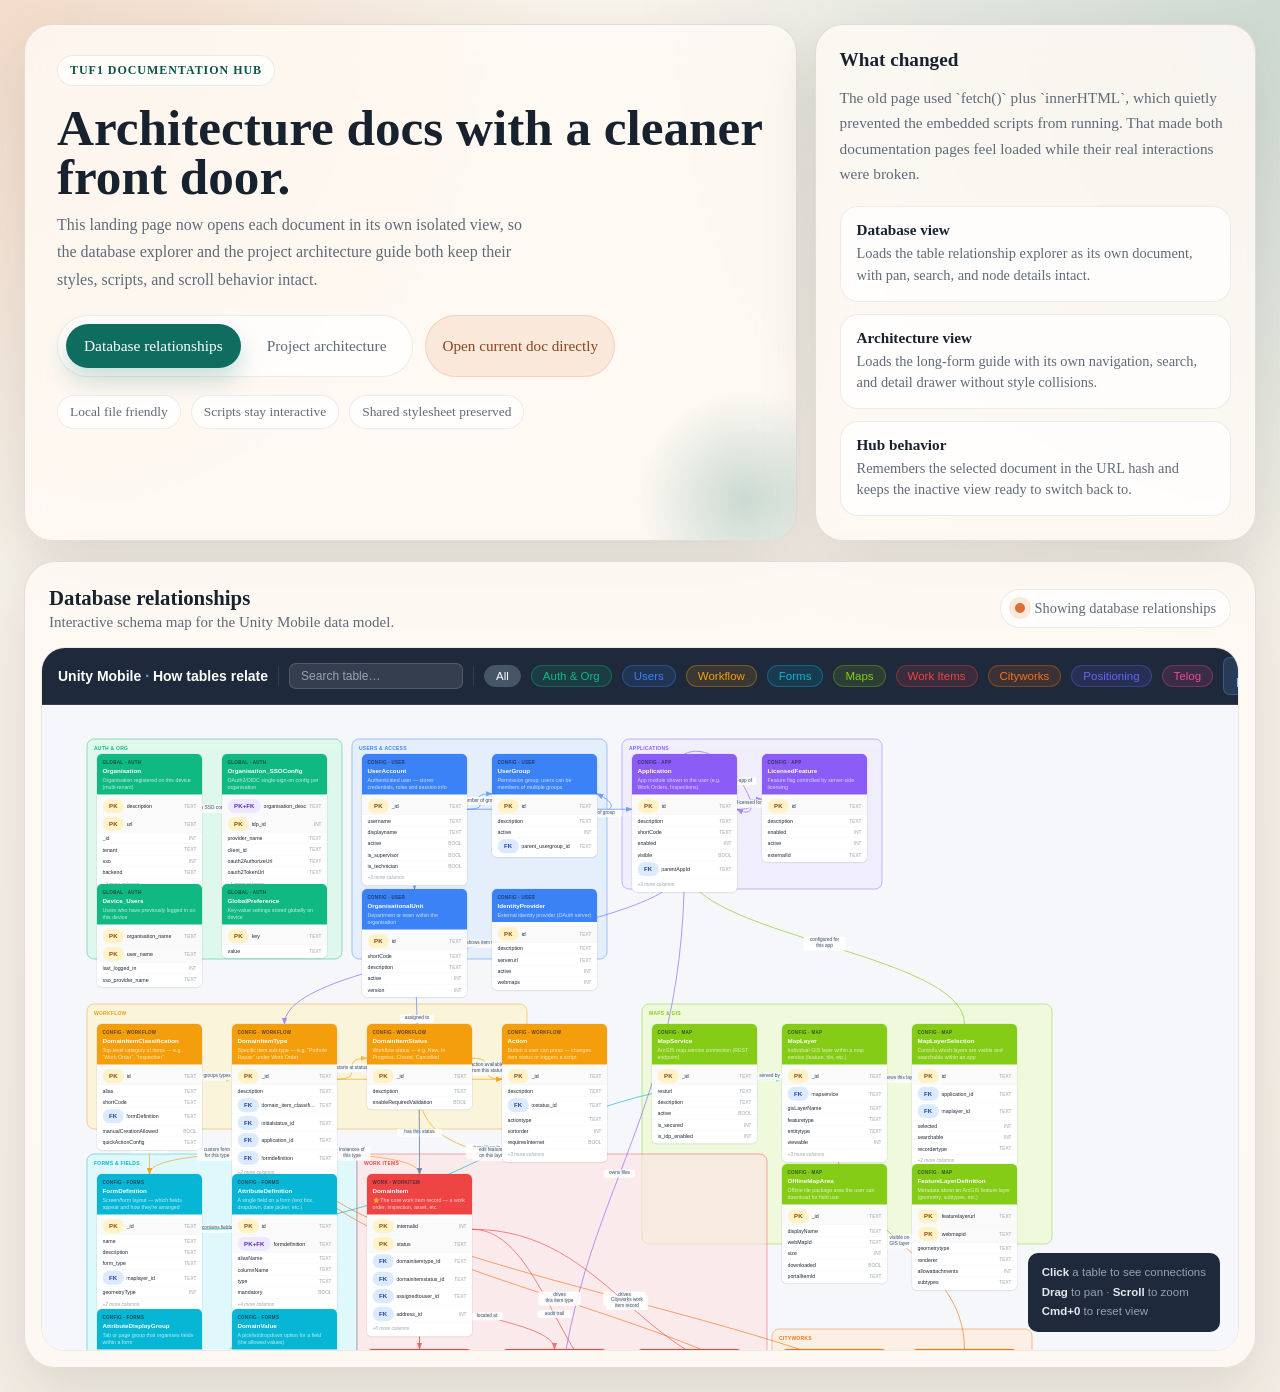
==== commit 9664e72b: "second commit" ====
--- a/index.html
+++ b/index.html
@@ -1,1116 +1,582 @@
 <!DOCTYPE html>
 <html lang="en">
 <head>
-<meta charset="UTF-8"/>
-<title>Unity Mobile — How Tables Relate</title>
-<style>
-*, *::before, *::after { box-sizing: border-box; margin:0; padding:0; }
-body { font-family: -apple-system, BlinkMacSystemFont, 'Segoe UI', sans-serif; background:#f0f4f8; overflow:hidden; height:100vh; }
-
-/* ── Toolbar ── */
-#toolbar {
-  position:fixed; top:0; left:0; right:0; z-index:200;
-  background:#1e293b; color:#fff;
-  display:flex; align-items:center; gap:10px;
-  padding:9px 16px; border-bottom:1px solid #334155;
-  font-size:13px;
-}
-#toolbar h1 { font-size:14px; font-weight:700; white-space:nowrap; color:#fff; }
-#toolbar h1 span { color:#60a5fa; }
-#search {
-  background:rgba(255,255,255,0.1); border:1px solid rgba(255,255,255,0.15);
-  border-radius:7px; padding:5px 11px; color:#fff; font-size:12px; outline:none; width:200px;
-}
-#search::placeholder { color:#94a3b8; }
-#search:focus { border-color:#60a5fa; }
-.filter-btn {
-  padding:4px 11px; border-radius:20px; border:1px solid transparent;
-  font-size:11.5px; cursor:pointer; transition:all .15s; white-space:nowrap;
-  background:rgba(255,255,255,0.08); color:#cbd5e1;
-}
-.filter-btn:hover { background:rgba(255,255,255,0.16); }
-.filter-btn.active { color:#fff; border-color:transparent; }
-#btn-reset {
-  margin-left:auto; background:rgba(96,165,250,0.15); border:1px solid rgba(96,165,250,0.3);
-  border-radius:7px; color:#93c5fd; padding:4px 12px; font-size:12px; cursor:pointer;
-}
-#btn-reset:hover { background:rgba(96,165,250,0.25); }
-.sep { width:1px; height:20px; background:rgba(255,255,255,0.1); flex-shrink:0; }
-
-/* ── Canvas outer wrapper ── */
-#canvas-outer { position:fixed; top:46px; left:0; right:0; bottom:0; overflow:hidden; cursor:grab; }
-#canvas-outer:active { cursor:grabbing; }
-
-/* ── Canvas ── */
-#canvas { position:absolute; width:2600px; height:2400px; transform-origin:0 0; }
-
-/* ── Zone backgrounds ── */
-.zone {
-  position:absolute; border-radius:16px;
-  display:flex; align-items:flex-start; padding:10px 14px;
-  font-size:11px; font-weight:700; letter-spacing:0.5px; text-transform:uppercase;
-}
-
-/* ── Table Cards ── */
-.tcard {
-  position:absolute; width:210px; border-radius:10px;
-  background:#fff; box-shadow:0 1px 4px rgba(0,0,0,0.1), 0 0 0 1px rgba(0,0,0,0.05);
-  cursor:pointer; transition:box-shadow .15s, transform .15s;
-  user-select:none;
-}
-.tcard:hover { box-shadow:0 4px 16px rgba(0,0,0,0.15), 0 0 0 2px rgba(0,0,0,0.08); transform:translateY(-1px); }
-.tcard.selected { transform:translateY(-2px); }
-.tcard.faded { opacity:0.2; }
-.tcard.highlighted { }
-
-.card-head {
-  border-radius:10px 10px 0 0; padding:9px 11px 7px;
-  display:flex; flex-direction:column; gap:2px;
-}
-.card-db-tag {
-  font-size:9px; text-transform:uppercase; letter-spacing:0.6px;
-  opacity:0.7; font-weight:700;
-}
-.card-title { font-size:12.5px; font-weight:800; color:#fff; line-height:1.3; }
-.card-desc { font-size:10.5px; color:rgba(255,255,255,0.75); line-height:1.4; margin-top:1px; }
-
-.card-body { padding:6px 0 4px; }
-.col-row {
-  display:flex; align-items:center; gap:5px;
-  padding:2.5px 11px; font-size:10.5px; color:#374151;
-  border-bottom:1px solid #f3f4f6;
-}
-.col-row:last-child { border-bottom:none; }
-.col-row.pk-row { background:#fafafa; }
-.badge {
-  flex-shrink:0; font-size:8.5px; font-weight:700; letter-spacing:0.3px;
-  border-radius:3px; padding:1px 4px;
-}
-.badge.pk { background:#fef3c7; color:#92400e; }
-.badge.fk { background:#dbeafe; color:#1e40af; }
-.badge.pkfk { background:#ede9fe; color:#5b21b6; }
-.col-name { font-weight:500; color:#1f2937; flex:1; min-width:0; overflow:hidden; text-overflow:ellipsis; white-space:nowrap; }
-.col-type { color:#9ca3af; font-size:9.5px; flex-shrink:0; }
-.more-cols { padding:3px 11px 5px; font-size:9.5px; color:#9ca3af; font-style:italic; }
-
-/* ── SVG arrows ── */
-#arrows-svg { position:absolute; top:0; left:0; width:100%; height:100%; pointer-events:none; overflow:visible; }
-.arrow-path { fill:none; stroke-width:1.8; opacity:0.7; transition:opacity .15s; }
-.arrow-label { font-size:9.5px; fill:#4b5563; paint-order:stroke; stroke:#f0f4f8; stroke-width:3px; }
-.arrow-wrap.faded .arrow-path { opacity:0.08; }
-.arrow-wrap.faded .arrow-label { opacity:0.08; }
-.arrow-wrap.highlighted .arrow-path { opacity:1; stroke-width:2.5; }
-.arrow-wrap.highlighted .arrow-label { fill:#1f2937; font-weight:600; }
-
-/* ── Info panel ── */
-#info-panel {
-  position:fixed; right:0; top:46px; bottom:0; width:280px;
-  background:#fff; border-left:1px solid #e5e7eb;
-  transform:translateX(280px); transition:transform .25s;
-  overflow-y:auto; z-index:150;
-}
-#info-panel.open { transform:translateX(0); }
-#info-panel h2 { font-size:15px; font-weight:800; padding:16px 16px 4px; color:#1f2937; }
-#info-panel .ip-db { font-size:10px; text-transform:uppercase; letter-spacing:0.5px; color:#9ca3af; padding:0 16px 8px; }
-#info-panel .ip-desc { font-size:12px; color:#4b5563; line-height:1.6; padding:0 16px 12px; border-bottom:1px solid #f3f4f6; }
-#info-panel .ip-section { padding:10px 16px 4px; font-size:10px; text-transform:uppercase; letter-spacing:0.6px; color:#9ca3af; font-weight:700; }
-#info-panel .ip-col {
-  display:flex; align-items:center; gap:6px;
-  padding:4px 16px; font-size:11.5px; border-bottom:1px solid #f9fafb;
-}
-#info-panel .ip-col-name { font-weight:500; color:#1f2937; flex:1; }
-#info-panel .ip-col-type { color:#9ca3af; font-size:10px; }
-#info-panel .ip-rel {
-  display:flex; flex-direction:column; gap:1px;
-  padding:6px 16px; font-size:11px; color:#4b5563;
-  border-bottom:1px solid #f9fafb;
-}
-#info-panel .ip-rel-dir { font-size:10px; color:#9ca3af; }
-#info-panel .ip-rel-table { font-weight:700; color:#1f2937; }
-#info-panel .ip-rel-via { font-size:10px; color:#6b7280; font-family:monospace; }
-#close-panel {
-  position:absolute; top:12px; right:12px;
-  background:#f3f4f6; border:none; border-radius:6px;
-  width:26px; height:26px; font-size:14px; cursor:pointer; color:#4b5563;
-}
-
-/* ── Tooltip ── */
-#tooltip {
-  position:fixed; z-index:500; background:#1e293b; color:#fff;
-  border-radius:8px; padding:7px 12px; font-size:11px; pointer-events:none;
-  opacity:0; transition:opacity .1s; max-width:240px; line-height:1.6;
-  box-shadow:0 4px 16px rgba(0,0,0,0.3);
-}
-</style>
+  <meta charset="UTF-8" />
+  <meta name="viewport" content="width=device-width, initial-scale=1.0" />
+  <title>TUF1 Docs Hub</title>
+  <style>
+    :root {
+      --bg: #f4efe6;
+      --panel: rgba(255, 251, 245, 0.82);
+      --panel-strong: #fffaf2;
+      --text: #18222f;
+      --muted: #5f6b7a;
+      --line: rgba(24, 34, 47, 0.12);
+      --primary: #0f6d5f;
+      --primary-strong: #0b5449;
+      --accent: #d96f32;
+      --shadow: 0 24px 60px rgba(43, 33, 24, 0.12);
+      --radius-xl: 28px;
+      --radius-lg: 18px;
+      --radius-md: 12px;
+    }
+
+    * {
+      box-sizing: border-box;
+    }
+
+    html,
+    body {
+      margin: 0;
+      min-height: 100%;
+      font-family: Georgia, "Times New Roman", serif;
+      color: var(--text);
+      background:
+        radial-gradient(circle at top left, rgba(217, 111, 50, 0.18), transparent 30%),
+        radial-gradient(circle at top right, rgba(15, 109, 95, 0.18), transparent 34%),
+        linear-gradient(180deg, #f8f3eb 0%, var(--bg) 100%);
+    }
+
+    body {
+      min-height: 100vh;
+      padding: 24px;
+    }
+
+    .shell {
+      max-width: 1500px;
+      margin: 0 auto;
+      display: grid;
+      gap: 20px;
+    }
+
+    .hero {
+      display: grid;
+      grid-template-columns: minmax(0, 1.4fr) minmax(280px, 0.8fr);
+      gap: 18px;
+      align-items: stretch;
+    }
+
+    .hero-card,
+    .meta-card,
+    .viewer-card {
+      border: 1px solid var(--line);
+      background: var(--panel);
+      backdrop-filter: blur(16px);
+      box-shadow: var(--shadow);
+    }
+
+    .hero-card {
+      border-radius: var(--radius-xl);
+      padding: 30px 32px;
+      position: relative;
+      overflow: hidden;
+    }
+
+    .hero-card::after {
+      content: "";
+      position: absolute;
+      inset: auto -60px -70px auto;
+      width: 220px;
+      height: 220px;
+      border-radius: 50%;
+      background: radial-gradient(circle, rgba(15, 109, 95, 0.22), transparent 70%);
+      pointer-events: none;
+    }
+
+    .eyebrow {
+      display: inline-flex;
+      align-items: center;
+      gap: 8px;
+      padding: 7px 12px;
+      border-radius: 999px;
+      background: rgba(255, 255, 255, 0.66);
+      border: 1px solid rgba(24, 34, 47, 0.08);
+      color: var(--primary-strong);
+      font-size: 12px;
+      font-weight: 700;
+      letter-spacing: 0.08em;
+      text-transform: uppercase;
+    }
+
+    h1 {
+      margin: 18px 0 10px;
+      font-size: clamp(2.2rem, 4vw, 4rem);
+      line-height: 0.95;
+      font-weight: 700;
+    }
+
+    .hero-copy {
+      max-width: 60ch;
+      font-size: 1rem;
+      line-height: 1.7;
+      color: var(--muted);
+      margin: 0 0 22px;
+    }
+
+    .actions {
+      display: flex;
+      flex-wrap: wrap;
+      gap: 12px;
+      margin-bottom: 18px;
+    }
+
+    .segmented {
+      display: inline-flex;
+      flex-wrap: wrap;
+      gap: 8px;
+      padding: 8px;
+      border-radius: 999px;
+      background: rgba(255, 255, 255, 0.72);
+      border: 1px solid rgba(24, 34, 47, 0.08);
+    }
+
+    .view-button {
+      appearance: none;
+      border: 0;
+      border-radius: 999px;
+      padding: 12px 18px;
+      min-height: 44px;
+      background: transparent;
+      color: var(--muted);
+      font: inherit;
+      font-size: 0.96rem;
+      cursor: pointer;
+      transition: background 0.2s ease, color 0.2s ease, transform 0.2s ease;
+    }
+
+    .view-button:hover,
+    .view-button:focus-visible {
+      background: rgba(15, 109, 95, 0.1);
+      color: var(--primary-strong);
+      outline: none;
+    }
+
+    .view-button.active {
+      background: var(--primary);
+      color: #fff;
+      box-shadow: 0 12px 24px rgba(15, 109, 95, 0.22);
+    }
+
+    .quick-link {
+      display: inline-flex;
+      align-items: center;
+      justify-content: center;
+      min-height: 44px;
+      padding: 12px 16px;
+      border-radius: 999px;
+      background: rgba(217, 111, 50, 0.12);
+      border: 1px solid rgba(217, 111, 50, 0.18);
+      color: #8a451f;
+      text-decoration: none;
+      font-size: 0.95rem;
+    }
+
+    .hero-notes {
+      display: flex;
+      flex-wrap: wrap;
+      gap: 10px;
+    }
+
+    .chip {
+      padding: 8px 12px;
+      border-radius: 999px;
+      background: rgba(255, 255, 255, 0.78);
+      border: 1px solid rgba(24, 34, 47, 0.08);
+      color: var(--muted);
+      font-size: 0.84rem;
+    }
+
+    .meta-card {
+      border-radius: var(--radius-xl);
+      padding: 24px;
+      display: grid;
+      gap: 14px;
+      align-content: start;
+    }
+
+    .meta-card h2 {
+      margin: 0;
+      font-size: 1.2rem;
+    }
+
+    .meta-card p {
+      margin: 0;
+      color: var(--muted);
+      line-height: 1.65;
+      font-size: 0.96rem;
+    }
+
+    .meta-list {
+      display: grid;
+      gap: 12px;
+      margin-top: 6px;
+    }
+
+    .meta-item {
+      padding: 14px 16px;
+      border-radius: var(--radius-lg);
+      background: rgba(255, 255, 255, 0.74);
+      border: 1px solid rgba(24, 34, 47, 0.08);
+    }
+
+    .meta-item strong {
+      display: block;
+      margin-bottom: 4px;
+      font-size: 0.95rem;
+    }
+
+    .meta-item span {
+      color: var(--muted);
+      font-size: 0.9rem;
+      line-height: 1.5;
+    }
+
+    .viewer-card {
+      border-radius: 32px;
+      padding: 16px;
+    }
+
+    .viewer-topbar {
+      display: flex;
+      flex-wrap: wrap;
+      gap: 12px;
+      align-items: center;
+      justify-content: space-between;
+      padding: 8px 8px 16px;
+    }
+
+    .viewer-copy {
+      min-width: 0;
+    }
+
+    .viewer-title {
+      margin: 0 0 4px;
+      font-size: 1.3rem;
+    }
+
+    .viewer-subtitle {
+      margin: 0;
+      color: var(--muted);
+      font-size: 0.94rem;
+    }
+
+    .viewer-status {
+      display: inline-flex;
+      align-items: center;
+      gap: 10px;
+      padding: 10px 14px;
+      border-radius: 999px;
+      background: rgba(255, 255, 255, 0.78);
+      border: 1px solid rgba(24, 34, 47, 0.08);
+      color: var(--muted);
+      font-size: 0.9rem;
+    }
+
+    .viewer-status::before {
+      content: "";
+      width: 10px;
+      height: 10px;
+      border-radius: 50%;
+      background: var(--accent);
+      box-shadow: 0 0 0 6px rgba(217, 111, 50, 0.15);
+    }
+
+    .frame-stack {
+      position: relative;
+      border-radius: 24px;
+      overflow: hidden;
+      background: var(--panel-strong);
+      border: 1px solid rgba(24, 34, 47, 0.08);
+      min-height: min(78vh, 940px);
+    }
+
+    .doc-frame {
+      width: 100%;
+      height: min(78vh, 940px);
+      border: 0;
+      display: none;
+      background: #fff;
+    }
+
+    .doc-frame.active {
+      display: block;
+    }
+
+    .loading {
+      position: absolute;
+      inset: 0;
+      display: grid;
+      place-items: center;
+      background:
+        linear-gradient(180deg, rgba(255, 250, 242, 0.96), rgba(255, 250, 242, 0.88));
+      color: var(--muted);
+      font-size: 0.95rem;
+      letter-spacing: 0.03em;
+      transition: opacity 0.25s ease, visibility 0.25s ease;
+      z-index: 2;
+    }
+
+    .loading.hidden {
+      opacity: 0;
+      visibility: hidden;
+      pointer-events: none;
+    }
+
+    .loading span {
+      display: inline-flex;
+      align-items: center;
+      gap: 12px;
+      padding: 14px 18px;
+      border-radius: 999px;
+      background: rgba(255, 255, 255, 0.85);
+      border: 1px solid rgba(24, 34, 47, 0.08);
+    }
+
+    .loading span::before {
+      content: "";
+      width: 16px;
+      height: 16px;
+      border-radius: 50%;
+      border: 2px solid rgba(15, 109, 95, 0.22);
+      border-top-color: var(--primary);
+      animation: spin 0.85s linear infinite;
+    }
+
+    @keyframes spin {
+      to {
+        transform: rotate(360deg);
+      }
+    }
+
+    @media (max-width: 980px) {
+      body {
+        padding: 14px;
+      }
+
+      .hero {
+        grid-template-columns: 1fr;
+      }
+
+      .hero-card,
+      .meta-card,
+      .viewer-card {
+        border-radius: 24px;
+      }
+
+      .frame-stack,
+      .doc-frame {
+        min-height: 72vh;
+        height: 72vh;
+      }
+    }
+
+    @media (max-width: 640px) {
+      .hero-card,
+      .meta-card,
+      .viewer-card {
+        padding-left: 18px;
+        padding-right: 18px;
+      }
+
+      .hero-card {
+        padding-top: 22px;
+        padding-bottom: 22px;
+      }
+
+      h1 {
+        line-height: 1.02;
+      }
+
+      .viewer-topbar {
+        padding-left: 0;
+        padding-right: 0;
+      }
+    }
+  </style>
 </head>
 <body>
-
-<div id="toolbar">
-  <h1>Unity Mobile <span>·</span> How tables relate</h1>
-  <div class="sep"></div>
-  <input id="search" placeholder="Search table…" autocomplete="off"/>
-  <div class="sep"></div>
-  <button class="filter-btn active" data-area="all">All</button>
-  <button class="filter-btn" data-area="auth" style="--c:#10b981">Auth &amp; Org</button>
-  <button class="filter-btn" data-area="user" style="--c:#3b82f6">Users</button>
-  <button class="filter-btn" data-area="workflow" style="--c:#f59e0b">Workflow</button>
-  <button class="filter-btn" data-area="forms" style="--c:#06b6d4">Forms</button>
-  <button class="filter-btn" data-area="map" style="--c:#84cc16">Maps</button>
-  <button class="filter-btn" data-area="workitem" style="--c:#ef4444">Work Items</button>
-  <button class="filter-btn" data-area="cityworks" style="--c:#f97316">Cityworks</button>
-  <button class="filter-btn" data-area="positioning" style="--c:#6366f1">Positioning</button>
-  <button class="filter-btn" data-area="telog" style="--c:#ec4899">Telog</button>
-  <button id="btn-reset">⟳ Reset</button>
-</div>
-
-<div id="canvas-outer">
-  <div id="canvas">
-    <svg id="arrows-svg"></svg>
-  </div>
-</div>
-
-<div id="info-panel">
-  <button id="close-panel">✕</button>
-  <h2 id="ip-name"></h2>
-  <div class="ip-db" id="ip-db"></div>
-  <div class="ip-desc" id="ip-desc"></div>
-  <div class="ip-section">Columns</div>
-  <div id="ip-cols"></div>
-  <div class="ip-section">Relationships</div>
-  <div id="ip-rels"></div>
-</div>
-
-<div id="tooltip"></div>
-
-<script>
-// ═══════════════════════════════════════════════════════════
-// AREA CONFIG
-// ═══════════════════════════════════════════════════════════
-const AREAS = {
-  auth:        { label:'Auth & Org',     color:'#10b981', light:'#d1fae5', db:'global' },
-  user:        { label:'Users & Access', color:'#3b82f6', light:'#dbeafe', db:'config' },
-  app:         { label:'Applications',   color:'#8b5cf6', light:'#ede9fe', db:'config' },
-  workflow:    { label:'Workflow',        color:'#f59e0b', light:'#fef3c7', db:'config' },
-  forms:       { label:'Forms & Fields', color:'#06b6d4', light:'#cffafe', db:'config' },
-  map:         { label:'Maps & GIS',     color:'#84cc16', light:'#ecfccb', db:'config' },
-  workitem:    { label:'Work Items',     color:'#ef4444', light:'#fee2e2', db:'work'   },
-  cityworks:   { label:'Cityworks',      color:'#f97316', light:'#ffedd5', db:'config/work' },
-  positioning: { label:'Positioning',    color:'#6366f1', light:'#e0e7ff', db:'tpsdk'  },
-  telog:       { label:'Telog Sensors',  color:'#ec4899', light:'#fce7f3', db:'work'   },
-};
-
-// ═══════════════════════════════════════════════════════════
-// NODES (id, area, x, y = top-left corner, cols, desc)
-// ═══════════════════════════════════════════════════════════
-// col format: [name, type, flag]  flag: 'PK' | 'FK' | 'PK+FK' | ''
-const N = (id, area, x, y, desc, cols) => ({ id, area, x, y, desc, cols });
-const nodes = [
-
-  // ── AUTH & ORG (top-left) ──────────────────────────────
-  N('Organisation','auth', 30,80,
-    'Organisation registered on this device (multi-tenant)',
-    [['description','TEXT','PK'],['url','TEXT','PK'],['_id','INT',''],['tenant','TEXT',''],['sso','INT',''],['backend','TEXT',''],['organisationId','TEXT',''],['gisUrl','TEXT','']]),
-
-  N('Organisation_SSOConfig','auth', 280,80,
-    'OAuth2/OIDC single-sign-on config per organisation',
-    [['organisation_desc','TEXT','PK+FK'],['idp_id','INT','PK'],['provider_name','TEXT',''],['client_id','TEXT',''],['oauth2AuthorizeUrl','TEXT',''],['oauth2TokenUrl','TEXT',''],['scope','TEXT','']]),
-
-  N('Device_Users','auth', 30,340,
-    'Users who have previously logged in on this device',
-    [['organisation_name','TEXT','PK'],['user_name','TEXT','PK'],['last_logged_in','INT',''],['sso_provider_name','TEXT','']]),
-
-  N('GlobalPreference','auth', 280,340,
-    'Key-value settings stored globally on device',
-    [['key','TEXT','PK'],['value','TEXT','']]),
-
-  // ── USERS & ACCESS (top-center) ────────────────────────
-  N('UserAccount','user', 560,80,
-    'Authenticated user — stores credentials, roles and session info',
-    [['_id','TEXT','PK'],['username','TEXT',''],['displayname','TEXT',''],['active','BOOL',''],['is_supervisor','BOOL',''],['is_technician','BOOL',''],['is_rtu_manager','BOOL',''],['mfaRequired','BOOL',''],['sessionTimeout','INT','']]),
-
-  N('UserGroup','user', 820,80,
-    'Permission group; users can be members of multiple groups',
-    [['id','TEXT','PK'],['description','TEXT',''],['active','INT',''],['parent_usergroup_id','TEXT','FK']]),
-
-  N('OrganisationalUnit','user', 560,350,
-    'Department or team within the organisation',
-    [['id','TEXT','PK'],['shortCode','TEXT',''],['description','TEXT',''],['active','INT',''],['version','INT','']]),
-
-  N('IdentityProvider','user', 820,350,
-    'External identity provider (OAuth server)',
-    [['id','TEXT','PK'],['description','TEXT',''],['serverurl','TEXT',''],['active','INT',''],['webmaps','INT','']]),
-
-  // ── APPLICATIONS (top-right) ───────────────────────────
-  N('Application','app', 1100,80,
-    'App module shown to the user (e.g. Work Orders, Inspections)',
-    [['id','TEXT','PK'],['description','TEXT',''],['shortCode','TEXT',''],['enabled','INT',''],['visible','BOOL',''],['parentAppId','TEXT','FK'],['formDefinitionId','TEXT','FK'],['sync_status','TEXT',''],['lastOpened','TEXT','']]),
-
-  N('LicensedFeature','app', 1360,80,
-    'Feature flag controlled by server-side licensing',
-    [['id','TEXT','PK'],['description','TEXT',''],['enabled','INT',''],['active','INT',''],['externalId','TEXT','']]),
-
-  // ── WORKFLOW ENGINE (middle band) ──────────────────────
-  N('DomainItemClassification','workflow', 30,620,
-    'Top-level category of items — e.g. "Work Order", "Inspection"',
-    [['id','TEXT','PK'],['alias','TEXT',''],['shortCode','TEXT',''],['formDefinition','TEXT','FK'],['manualCreationAllowed','BOOL',''],['quickActionConfig','TEXT','']]),
-
-  N('DomainItemType','workflow', 300,620,
-    'Specific item sub-type — e.g. "Pothole Repair" under Work Order',
-    [['_id','TEXT','PK'],['description','TEXT',''],['domain_item_classification_id','TEXT','FK'],['initialstatus_id','TEXT','FK'],['application_id','TEXT','FK'],['formdefinition','TEXT','FK'],['internal_name','TEXT',''],['can_create_new','BOOL','']]),
-
-  N('DomainItemStatus','workflow', 570,620,
-    'Workflow status — e.g. New, In Progress, Closed, Cancelled',
-    [['_id','TEXT','PK'],['description','TEXT',''],['enableRequiredValidation','BOOL','']]),
-
-  N('Action','workflow', 840,620,
-    'Button a user can press — changes item status or triggers a script',
-    [['_id','TEXT','PK'],['description','TEXT',''],['tostatus_id','TEXT','FK'],['actiontype','TEXT',''],['sortorder','INT',''],['requiresInternet','BOOL',''],['requiresSignature','BOOL',''],['skipValidation','BOOL',''],['canApplyOnCreate','BOOL','']]),
-
-  // ── FORMS & FIELDS (left band) ─────────────────────────
-  N('FormDefinition','forms', 30,920,
-    'Screen/form layout — which fields appear and how they\'re arranged',
-    [['_id','TEXT','PK'],['name','TEXT',''],['description','TEXT',''],['form_type','TEXT',''],['maplayer_id','TEXT','FK'],['geometryType','INT',''],['scoring_enabled','INT',''],['attachment_config','TEXT','']]),
-
-  N('AttributeDefinition','forms', 300,920,
-    'A single field on a form (text box, dropdown, date picker, etc.)',
-    [['id','TEXT','PK'],['formdefinition','TEXT','PK+FK'],['aliasName','TEXT',''],['columnName','TEXT',''],['type','TEXT',''],['mandatory','BOOL',''],['editable','BOOL',''],['sortOrder','INT',''],['referenceDataTable','TEXT','FK'],['config','TEXT','']]),
-
-  N('AttributeDisplayGroup','forms', 30,1190,
-    'Tab or page group that organises fields within a form',
-    [['_id','TEXT','PK'],['formdefinition','TEXT','PK+FK'],['description','TEXT',''],['sortorder','INT',''],['displayAsTab','BOOL','']]),
-
-  N('DomainValue','forms', 300,1190,
-    'A picklist/dropdown option for a field (the allowed values)',
-    [['domainname','TEXT','PK'],['id','TEXT','PK'],['description','TEXT',''],['score','REAL',''],['active','INT',''],['sort_order','INT','']]),
-
-  N('Relationship','forms', 30,1430,
-    'Cascading field rule — selecting a parent value filters child options',
-    [['_id','TEXT','PK'],['parent_attributedefinition_id','TEXT','FK'],['parentvalue','TEXT',''],['child_attributedefinition_id','TEXT','FK'],['childvalue','TEXT',''],['defaultvalue','TEXT','']]),
-
-  N('Script','forms', 300,1430,
-    'JavaScript business logic attached to form events (save, load, change)',
-    [['id','TEXT','PK'],['content','TEXT',''],['language','TEXT',''],['scriptChain','TEXT',''],['active','INT',''],['sortOrder','INT','']]),
-
-  // ── MAPS & GIS (right band) ────────────────────────────
-  N('MapService','map', 1140,620,
-    'ArcGIS map service connection (REST endpoint)',
-    [['_id','TEXT','PK'],['resturl','TEXT',''],['description','TEXT',''],['active','BOOL',''],['is_secured','INT',''],['is_idp_enabled','INT','']]),
-
-  N('MapLayer','map', 1400,620,
-    'Individual GIS layer within a map service (feature, tile, etc.)',
-    [['_id','TEXT','PK'],['mapservice','TEXT','FK'],['gisLayerName','TEXT',''],['featuretype','TEXT',''],['entitytype','TEXT',''],['viewable','INT',''],['webmapid','TEXT',''],['hasSubtypes','BOOL',''],['layertype','TEXT','']]),
-
-  N('MapLayerSelection','map', 1660,620,
-    'Controls which layers are visible and searchable within an app',
-    [['id','TEXT','PK'],['application_id','TEXT','FK'],['maplayer_id','TEXT','FK'],['selected','INT',''],['searchable','INT',''],['recordertype','TEXT',''],['downloadinterval','INT',''],['opacity','REAL','']]),
-
-  N('OfflineMapArea','map', 1400,900,
-    'Offline tile package area the user can download for field use',
-    [['_id','TEXT','PK'],['displayName','TEXT',''],['webMapId','TEXT',''],['size','INT',''],['downloaded','BOOL',''],['portalItemId','TEXT','']]),
-
-  N('FeatureLayerDefinition','map', 1660,900,
-    'Metadata about an ArcGIS feature layer (geometry, subtypes, etc.)',
-    [['featurelayerurl','TEXT','PK'],['webmapid','TEXT','PK'],['geometrytype','TEXT',''],['renderer','TEXT',''],['allowattachments','INT',''],['subtypes','TEXT','']]),
-
-  // ── WORK ITEMS — the runtime data (center-bottom) ──────
-  N('DomainItem','workitem', 570,920,
-    '⭐ The core work item record — a work order, inspection, asset, etc.',
-    [['internalid','INT','PK'],['status','TEXT','PK'],['domainitemtype_id','TEXT','FK'],['domainitemstatus_id','TEXT','FK'],['assignedtouser_id','TEXT','FK'],['address_id','INT','FK'],['server_id','TEXT',''],['is_new','BOOL',''],['values_json','JSON',''],['relateditemtype','TEXT',''],['sync_status','TEXT',''],['guid','TEXT','']]),
-
-  N('DomainItemRelationship','workitem', 570,1270,
-    'Parent ↔ child link between two domain items',
-    [['parentDomainItem','INT','PK+FK'],['childDomainItem','INT','PK+FK'],['parentAttributeDefinition','TEXT',''],['linkType','INT',''],['status','TEXT','PK']]),
-
-  N('Address','workitem', 840,1270,
-    'Physical address associated with a work item',
-    [['id','INT','PK'],['status','TEXT','PK'],['address1','TEXT',''],['city','TEXT',''],['state','TEXT',''],['postcode','TEXT',''],['server_id','TEXT','']]),
-
-  N('Audit','workitem', 1110,1270,
-    'Immutable change history entry for a work item',
-    [['internalId','INT','PK'],['auditType','TEXT',''],['auditDate','INT',''],['referenceInternalId','INT','FK'],['auditMessage','TEXT',''],['userAccount','TEXT','']]),
-
-  N('Attachment','workitem', 570,1540,
-    'Metadata record linking a file to a work item field',
-    [['internalId','INT','PK'],['fileGlobalId','TEXT','FK'],['status','TEXT','PK'],['relatedItemInternalId','INT','FK'],['secondaryRelatedItemInternalId','INT','FK'],['attributeDefinitionId','TEXT','FK'],['active','INT',''],['description','TEXT','']]),
-
-  N('File','workitem', 840,1540,
-    'Actual file metadata — photo, PDF, signature, etc.',
-    [['globalId','TEXT','PK'],['name','TEXT',''],['filename','TEXT',''],['contentType','TEXT',''],['size','INT',''],['downloaded','INT',''],['uploaded','INT',''],['folderId','TEXT','FK'],['applicationId','TEXT','FK'],['lastModifiedDate','INT','']]),
-
-  N('Folder','workitem', 1110,1540,
-    'Document folder hierarchy for organising files per application',
-    [['id','TEXT','PK'],['applicationId','TEXT','FK'],['name','TEXT',''],['parentFolderId','TEXT','FK'],['canUpload','INT','']]),
-
-  // ── CITYWORKS INTEGRATION ──────────────────────────────
-  N('CWModule','cityworks', 1400,1270,
-    'Cityworks module type (Work Order, Service Request, Inspection, Case)',
-    [['cwModule','TEXT','PK'],['cwModuleName','TEXT','PK']]),
-
-  N('CWEntity','cityworks', 1660,1270,
-    'Cityworks entity type (asset type that links to a GIS layer)',
-    [['code','TEXT','PK'],['module','TEXT','PK+FK'],['description','TEXT',''],['entityUidField','TEXT',''],['mapLayerName','TEXT','']]),
-
-  N('CWInspectionTemplate','cityworks', 1400,1500,
-    'Inspection template with QA model, linked to a domain item type',
-    [['inspTemplateId','INT','PK'],['domainItemTypeId','TEXT','FK'],['inspTemplateName','TEXT',''],['isActive','INT',''],['qaModel','INT',''],['priority','TEXT','']]),
-
-  N('CWServiceRequestTemplate','cityworks', 1660,1500,
-    'Service request template linked to a domain item type',
-    [['problemSid','INT','PK'],['domainItemTypeId','TEXT','FK'],['problemCode','TEXT',''],['priority','TEXT',''],['applyToEntity','TEXT','FK']]),
-
-  N('CWSavedQueries','cityworks', 1400,1730,
-    'Saved Cityworks search query the user can run',
-    [['createdBySid','INT','PK'],['id','INT','PK'],['name','TEXT',''],['queryType','TEXT',''],['isDownloaded','INT',''],['query','TEXT','']]),
-
-  // ── POSITIONING / GNSS ────────────────────────────────
-  N('NtripServer','positioning', 30,1720,
-    'NTRIP caster server that streams GNSS correction data',
-    [['id','TEXT','PK'],['url','TEXT',''],['port','INT',''],['userName','TEXT',''],['correctionDatum','TEXT',''],['active','INT','']]),
-
-  N('NtripSource','positioning', 280,1720,
-    'Mount point / stream source on an NTRIP server',
-    [['id','TEXT','PK'],['ntripServer','TEXT','FK'],['source','TEXT',''],['description','TEXT',''],['active','INT','']]),
-
-  N('Device','positioning', 30,1960,
-    'Paired GNSS hardware device (Bluetooth/USB)',
-    [['address','TEXT','PK'],['name','TEXT',''],['lastConnected','INT','']]),
-
-  N('PositioningConfig','positioning', 280,1960,
-    'Named positioning profile (accuracy settings, correction source)',
-    [['id','TEXT','PK'],['description','TEXT',''],['connectionType','INT',''],['primaryType','TEXT',''],['ntripServer','TEXT','FK'],['ntripSource','TEXT','FK'],['antennaHeight','REAL',''],['active','INT','']]),
-
-  // ── TELOG SENSORS ─────────────────────────────────────
-  N('TelogSiteType','telog', 580,1720,
-    'Classification of a Telog monitoring site (water, gas, etc.)',
-    [['name','TEXT','PK'],['description','TEXT',''],['isCore','INT',''],['isDefault','INT','']]),
-
-  N('TelogMeasurementType','telog', 830,1720,
-    'Category of sensor measurement (pressure, flow, level…)',
-    [['id','INT','PK'],['classId','INT',''],['isHidden','INT','']]),
-
-  N('TelogMeasurementUnit','telog', 1080,1720,
-    'Unit of measurement (m³/h, bar, mm, etc.)',
-    [['id','INT','PK'],['shortName','TEXT',''],['longName','TEXT',''],['conversion','REAL',''],['isDefault','INT','']]),
-
-  N('TelogMeasurement','telog', 580,1960,
-    'A sensor measurement registered on a monitoring site',
-    [['id','INT','PK'],['name','TEXT',''],['siteId','INT',''],['typeId','INT','FK'],['unitId','INT','FK'],['isHidden','INT',''],['isVirtual','INT','']]),
-
-  N('TelogSensorChannel','telog', 830,1960,
-    'Physical sensor channel configuration (slope, offset, enabled)',
-    [['recId','TEXT','PK'],['channelIndex','INT','PK'],['channelName','TEXT',''],['measurementId','INT','FK'],['enabled','INT',''],['chnlType','INT',''],['displaySlope','REAL',''],['displayOffset','REAL','']]),
-];
-
-// ═══════════════════════════════════════════════════════════
-// LINKS (relationships between tables)
-// Each link: { from, to, fromSide, toSide, label, via }
-// 'via' = brief plain-English explanation of the column join
-// ═══════════════════════════════════════════════════════════
-const links = [
-  // AUTH & ORG
-  { from:'Organisation',         to:'Organisation_SSOConfig', fromSide:'right', toSide:'left',
-    label:'has SSO config', via:'description → organisation_desc' },
-  { from:'Organisation',         to:'Device_Users',            fromSide:'bottom', toSide:'top',
-    label:'device tracks users', via:'(implicit: organisation_name)' },
-
-  // USERS
-  { from:'UserAccount',          to:'OrganisationalUnit',      fromSide:'bottom', toSide:'top',
-    label:'belongs to dept', via:'via UserAccount_OrganisationalUnit' },
-  { from:'UserAccount',          to:'UserGroup',               fromSide:'right',  toSide:'left',
-    label:'member of group', via:'via UserAccount_UserGroup' },
-  { from:'UserGroup',            to:'UserGroup',               fromSide:'bottom', toSide:'right',
-    label:'child of group', via:'parent_usergroup_id → id' },
-
-  // USERS → APPLICATIONS
-  { from:'UserAccount',          to:'Application',             fromSide:'right',  toSide:'left',
-    label:'has access to', via:'via UserAccount_Application' },
-
-  // APPLICATIONS
-  { from:'Application',          to:'Application',             fromSide:'top',    toSide:'right',
-    label:'sub-app of', via:'parentAppId → id' },
-  { from:'Application',          to:'LicensedFeature',         fromSide:'right',  toSide:'left',
-    label:'licensed for', via:'via UserAccount_LicensedFeature' },
-
-  // APPLICATION → WORKFLOW
-  { from:'Application',          to:'DomainItemType',          fromSide:'bottom', toSide:'top',
-    label:'shows item types', via:'via Application_DomainItemType' },
-
-  // WORKFLOW CORE
-  { from:'DomainItemClassification', to:'DomainItemType',      fromSide:'right',  toSide:'left',
-    label:'groups types', via:'id → domain_item_classification_id' },
-  { from:'DomainItemType',       to:'DomainItemStatus',        fromSide:'right',  toSide:'left',
-    label:'starts at status', via:'initialstatus_id → _id' },
-  { from:'DomainItemType',       to:'Action',                  fromSide:'right',  toSide:'left',
-    label:'allowed actions', via:'via DomainItemType_Action' },
-  { from:'DomainItemStatus',     to:'Action',                  fromSide:'right',  toSide:'left',
-    label:'action available\nfrom this status', via:'DomainItemType_Action.fromstatus_id' },
-  { from:'Action',               to:'DomainItemStatus',        fromSide:'bottom', toSide:'bottom',
-    label:'transitions to\nnew status', via:'tostatus_id → _id' },
-
-  // WORKFLOW → FORMS
-  { from:'DomainItemClassification', to:'FormDefinition',      fromSide:'bottom', toSide:'top',
-    label:'default form', via:'formDefinition → _id' },
-  { from:'DomainItemType',       to:'FormDefinition',          fromSide:'bottom', toSide:'top',
-    label:'custom form\nfor this type', via:'formdefinition → _id' },
-
-  // FORMS → FIELDS
-  { from:'FormDefinition',       to:'AttributeDefinition',     fromSide:'right',  toSide:'left',
-    label:'contains fields', via:'_id → formdefinition' },
-  { from:'FormDefinition',       to:'AttributeDisplayGroup',   fromSide:'bottom', toSide:'top',
-    label:'tab/page groups', via:'_id → formdefinition' },
-  { from:'AttributeDefinition',  to:'DomainValue',             fromSide:'bottom', toSide:'top',
-    label:'picklist values', via:'referenceDataTable → domainname' },
-  { from:'AttributeDefinition',  to:'Relationship',            fromSide:'bottom', toSide:'top',
-    label:'cascades child\nfield values', via:'id → parent_attributedefinition_id' },
-  { from:'AttributeDefinition',  to:'Script',                  fromSide:'bottom', toSide:'top',
-    label:'field-level script', via:'script → id' },
-
-  // FORMS → MAPS
-  { from:'FormDefinition',       to:'MapLayer',                fromSide:'right',  toSide:'left',
-    label:'edit features\non this layer', via:'maplayer_id → _id' },
-
-  // MAPS
-  { from:'MapLayer',             to:'MapService',              fromSide:'left',   toSide:'right',
-    label:'served by', via:'mapservice → _id' },
-  { from:'MapLayerSelection',    to:'MapLayer',                fromSide:'left',   toSide:'right',
-    label:'shows this layer', via:'maplayer_id → _id' },
-  { from:'MapLayerSelection',    to:'Application',             fromSide:'top',    toSide:'bottom',
-    label:'configured for\nthis app', via:'application_id → id' },
-
-  // APPLICATION → WORK ITEMS
-  { from:'Application',          to:'File',                    fromSide:'bottom', toSide:'top',
-    label:'owns files', via:'id → applicationId' },
-
-  // WORK ITEMS CORE
-  { from:'DomainItemType',       to:'DomainItem',              fromSide:'bottom', toSide:'top',
-    label:'instances of\nthis type', via:'_id → domainitemtype_id' },
-  { from:'DomainItemStatus',     to:'DomainItem',              fromSide:'bottom', toSide:'top',
-    label:'has this status', via:'_id → domainitemstatus_id' },
-  { from:'UserAccount',          to:'DomainItem',              fromSide:'bottom', toSide:'top',
-    label:'assigned to', via:'_id → assignedtouser_id' },
-  { from:'DomainItem',           to:'Address',                 fromSide:'bottom', toSide:'top',
-    label:'located at', via:'address_id → id' },
-  { from:'DomainItem',           to:'DomainItemRelationship',  fromSide:'bottom', toSide:'top',
-    label:'parent or child\nof another item', via:'internalid → parentDomainItem / childDomainItem' },
-  { from:'DomainItem',           to:'Audit',                   fromSide:'right',  toSide:'left',
-    label:'audit trail', via:'internalid → referenceInternalId' },
-
-  // ATTACHMENTS
-  { from:'DomainItem',           to:'Attachment',              fromSide:'bottom', toSide:'top',
-    label:'has attachments\n(photos, docs)', via:'internalid → relatedItemInternalId' },
-  { from:'Attachment',           to:'File',                    fromSide:'right',  toSide:'left',
-    label:'references\nthis file', via:'fileGlobalId → globalId' },
-  { from:'File',                 to:'Folder',                  fromSide:'right',  toSide:'left',
-    label:'stored in', via:'folderId → id' },
-  { from:'Folder',               to:'Folder',                  fromSide:'top',    toSide:'right',
-    label:'subfolder of', via:'parentFolderId → id' },
-
-  // CITYWORKS
-  { from:'CWModule',             to:'CWEntity',                fromSide:'right',  toSide:'left',
-    label:'contains\nasset types', via:'cwModule → module' },
-  { from:'CWEntity',             to:'MapLayer',                fromSide:'top',    toSide:'bottom',
-    label:'visible on\nGIS layer', via:'mapLayerName via CWAssetAliases' },
-  { from:'CWInspectionTemplate', to:'DomainItemType',          fromSide:'top',    toSide:'bottom',
-    label:'drives\nthis item type', via:'domainItemTypeId → _id' },
-  { from:'CWServiceRequestTemplate', to:'DomainItemType',      fromSide:'top',    toSide:'bottom',
-    label:'drives\nthis item type', via:'domainItemTypeId → _id' },
-  { from:'CWServiceRequestTemplate', to:'CWEntity',            fromSide:'right',  toSide:'bottom',
-    label:'applied to\nentity type', via:'applyToEntity → code' },
-  { from:'DomainItem',           to:'CWModule',                fromSide:'right',  toSide:'left',
-    label:'Cityworks work\nitem record', via:'relateditemtype (WO/SR/Inspection/Case)' },
-
-  // POSITIONING
-  { from:'NtripSource',          to:'NtripServer',             fromSide:'left',   toSide:'bottom',
-    label:'stream from', via:'ntripServer → id' },
-  { from:'PositioningConfig',    to:'NtripServer',             fromSide:'top',    toSide:'bottom',
-    label:'uses server', via:'ntripServer → id' },
-  { from:'PositioningConfig',    to:'NtripSource',             fromSide:'left',   toSide:'bottom',
-    label:'uses source', via:'ntripSource → id' },
-  { from:'Device',               to:'PositioningConfig',       fromSide:'right',  toSide:'left',
-    label:'configured\nwith profile', via:'via PositioningConfigDevice' },
-
-  // TELOG
-  { from:'TelogMeasurement',     to:'TelogMeasurementType',    fromSide:'right',  toSide:'left',
-    label:'measurement type', via:'typeId → id' },
-  { from:'TelogMeasurement',     to:'TelogMeasurementUnit',    fromSide:'right',  toSide:'right',
-    label:'measured in', via:'unitId → id' },
-  { from:'TelogSensorChannel',   to:'TelogMeasurement',        fromSide:'left',   toSide:'bottom',
-    label:'captures', via:'measurementId → id' },
-];
-
-// ═══════════════════════════════════════════════════════════
-// ZONE BACKGROUND RECTS (x, y, w, h, area)
-// ═══════════════════════════════════════════════════════════
-const zones = [
-  { area:'auth',        x:10,   y:50,   w:510,  h:440 },
-  { area:'user',        x:540,  y:50,   w:510,  h:440 },
-  { area:'app',         x:1080, y:50,   w:520,  h:300 },
-  { area:'workflow',    x:10,   y:580,  w:880,  h:250 },
-  { area:'forms',       x:10,   y:880,  w:540,  h:720 },
-  { area:'map',         x:1120, y:580,  w:820,  h:480 },
-  { area:'workitem',    x:550,  y:880,  w:820,  h:1000 },
-  { area:'cityworks',   x:1380, y:1230, w:520,  h:720 },
-  { area:'positioning', x:10,   y:1680, w:510,  h:440 },
-  { area:'telog',       x:560,  y:1680, w:770,  h:440 },
-];
-
-// ═══════════════════════════════════════════════════════════
-// CARD HEIGHT CALCULATION
-// ═══════════════════════════════════════════════════════════
-const CARD_W = 210;
-const CARD_HEAD_H = 65;
-const COL_ROW_H = 22;
-const MAX_COLS = 6;
-const FOOTER_H = 18;
-
-function cardHeight(node) {
-  const visible = Math.min(node.cols.length, MAX_COLS);
-  const hasMore = node.cols.length > MAX_COLS;
-  return CARD_HEAD_H + visible * COL_ROW_H + (hasMore ? FOOTER_H : 0) + 6;
-}
-
-// Card center point
-function cardCenter(node) {
-  return { x: node.x + CARD_W / 2, y: node.y + cardHeight(node) / 2 };
-}
-
-// Edge midpoint based on side
-function edgePoint(node, side) {
-  const h = cardHeight(node);
-  const x = node.x, y = node.y;
-  if (side === 'left')   return { x: x,           y: y + h/2 };
-  if (side === 'right')  return { x: x + CARD_W,  y: y + h/2 };
-  if (side === 'top')    return { x: x + CARD_W/2, y: y };
-  if (side === 'bottom') return { x: x + CARD_W/2, y: y + h };
-  return { x: x + CARD_W/2, y: y + h/2 };
-}
-
-// ═══════════════════════════════════════════════════════════
-// BUILD NODE MAP
-// ═══════════════════════════════════════════════════════════
-const nodeMap = {};
-nodes.forEach(n => nodeMap[n.id] = n);
-
-// ═══════════════════════════════════════════════════════════
-// RENDER ZONES
-// ═══════════════════════════════════════════════════════════
-const svg = document.getElementById('arrows-svg');
-svg.setAttribute('width', '2600');
-svg.setAttribute('height', '2400');
-
-// Defs
-const defs = document.createElementNS('http://www.w3.org/2000/svg','defs');
-svg.appendChild(defs);
-
-// Arrowhead markers per area color
-Object.entries(AREAS).forEach(([area, cfg]) => {
-  const m = document.createElementNS('http://www.w3.org/2000/svg','marker');
-  m.setAttribute('id', `arr-${area}`);
-  m.setAttribute('markerWidth','8'); m.setAttribute('markerHeight','6');
-  m.setAttribute('refX','7'); m.setAttribute('refY','3');
-  m.setAttribute('orient','auto');
-  const p = document.createElementNS('http://www.w3.org/2000/svg','polygon');
-  p.setAttribute('points','0 0, 8 3, 0 6');
-  p.setAttribute('fill', cfg.color);
-  m.appendChild(p);
-  defs.appendChild(m);
-});
-
-// Zone backgrounds
-zones.forEach(z => {
-  const cfg = AREAS[z.area];
-  const rect = document.createElementNS('http://www.w3.org/2000/svg','rect');
-  rect.setAttribute('x', z.x); rect.setAttribute('y', z.y);
-  rect.setAttribute('width', z.w); rect.setAttribute('height', z.h);
-  rect.setAttribute('rx','14'); rect.setAttribute('fill', cfg.light);
-  rect.setAttribute('stroke', cfg.color);
-  rect.setAttribute('stroke-width','1.5');
-  rect.setAttribute('opacity','0.6');
-  svg.appendChild(rect);
-
-  // Zone label
-  const txt = document.createElementNS('http://www.w3.org/2000/svg','text');
-  txt.setAttribute('x', z.x + 14); txt.setAttribute('y', z.y + 22);
-  txt.setAttribute('font-size','10'); txt.setAttribute('font-weight','800');
-  txt.setAttribute('fill', cfg.color); txt.setAttribute('letter-spacing','0.5');
-  txt.setAttribute('text-transform','uppercase');
-  txt.textContent = cfg.label.toUpperCase();
-  svg.appendChild(txt);
-});
-
-// ═══════════════════════════════════════════════════════════
-// RENDER CARDS
-// ═══════════════════════════════════════════════════════════
-const canvas = document.getElementById('canvas');
-
-nodes.forEach(node => {
-  const cfg = AREAS[node.area];
-  const h = cardHeight(node);
-
-  const div = document.createElement('div');
-  div.className = 'tcard';
-  div.id = `card-${node.id}`;
-  div.dataset.id = node.id;
-  div.dataset.area = node.area;
-  div.style.left = node.x + 'px';
-  div.style.top  = node.y + 'px';
-
-  // Header
-  const head = document.createElement('div');
-  head.className = 'card-head';
-  head.style.background = cfg.color;
-
-  const dbTag = document.createElement('div');
-  dbTag.className = 'card-db-tag';
-  dbTag.textContent = cfg.db + ' · ' + node.area;
-  head.appendChild(dbTag);
-
-  const title = document.createElement('div');
-  title.className = 'card-title';
-  title.textContent = node.id;
-  head.appendChild(title);
-
-  const desc = document.createElement('div');
-  desc.className = 'card-desc';
-  desc.textContent = node.desc;
-  head.appendChild(desc);
-
-  div.appendChild(head);
-
-  // Body
-  const body = document.createElement('div');
-  body.className = 'card-body';
-
-  const visible = Math.min(node.cols.length, MAX_COLS);
-  for (let i = 0; i < visible; i++) {
-    const [name, type, flag] = node.cols[i];
-    const row = document.createElement('div');
-    row.className = 'col-row' + (flag.includes('PK') ? ' pk-row' : '');
-
-    if (flag) {
-      const badge = document.createElement('span');
-      badge.className = 'badge ' + (flag === 'PK+FK' ? 'pkfk' : flag === 'PK' ? 'pk' : 'fk');
-      badge.textContent = flag;
-      row.appendChild(badge);
-    }
-
-    const nm = document.createElement('span');
-    nm.className = 'col-name';
-    nm.textContent = name;
-    row.appendChild(nm);
-
-    const tp = document.createElement('span');
-    tp.className = 'col-type';
-    tp.textContent = type;
-    row.appendChild(tp);
-
-    body.appendChild(row);
-  }
-
-  if (node.cols.length > MAX_COLS) {
-    const more = document.createElement('div');
-    more.className = 'more-cols';
-    more.textContent = `+${node.cols.length - MAX_COLS} more columns`;
-    body.appendChild(more);
-  }
-
-  div.appendChild(body);
-  canvas.appendChild(div);
-
-  // Click handler
-  div.addEventListener('click', () => selectNode(node.id));
-});
-
-// ═══════════════════════════════════════════════════════════
-// RENDER ARROWS
-// ═══════════════════════════════════════════════════════════
-const arrowGroups = [];
-
-links.forEach((lnk, i) => {
-  const src = nodeMap[lnk.from];
-  const tgt = nodeMap[lnk.to];
-  if (!src || !tgt) return;
-
-  const cfg = AREAS[src.area];
-  const p1 = edgePoint(src, lnk.fromSide);
-  const p2 = edgePoint(tgt, lnk.toSide);
-
-  // Bezier control points
-  const dx = p2.x - p1.x;
-  const dy = p2.y - p1.y;
-  let c1x, c1y, c2x, c2y;
-
-  if (lnk.fromSide === 'right' && lnk.toSide === 'left') {
-    const off = Math.max(60, Math.abs(dx) * 0.45);
-    c1x = p1.x + off; c1y = p1.y;
-    c2x = p2.x - off; c2y = p2.y;
-  } else if (lnk.fromSide === 'left' && lnk.toSide === 'right') {
-    const off = Math.max(60, Math.abs(dx) * 0.45);
-    c1x = p1.x - off; c1y = p1.y;
-    c2x = p2.x + off; c2y = p2.y;
-  } else if (lnk.fromSide === 'bottom' && lnk.toSide === 'top') {
-    const off = Math.max(50, Math.abs(dy) * 0.45);
-    c1x = p1.x; c1y = p1.y + off;
-    c2x = p2.x; c2y = p2.y - off;
-  } else if (lnk.fromSide === 'top' && lnk.toSide === 'bottom') {
-    const off = Math.max(50, Math.abs(dy) * 0.45);
-    c1x = p1.x; c1y = p1.y - off;
-    c2x = p2.x; c2y = p2.y + off;
-  } else if (lnk.fromSide === 'bottom' && lnk.toSide === 'bottom') {
-    // Loop going down
-    const maxY = Math.max(p1.y, p2.y) + 60;
-    c1x = p1.x; c1y = maxY;
-    c2x = p2.x; c2y = maxY;
-  } else if (lnk.fromSide === 'top' && lnk.toSide === 'right') {
-    c1x = p1.x; c1y = p1.y - 60;
-    c2x = p2.x + 60; c2y = p2.y;
-  } else if (lnk.fromSide === 'bottom' && lnk.toSide === 'right') {
-    c1x = p1.x; c1y = p1.y + 60;
-    c2x = p2.x + 60; c2y = p2.y;
-  } else if (lnk.fromSide === 'left' && lnk.toSide === 'bottom') {
-    c1x = p1.x - 60; c1y = p1.y;
-    c2x = p2.x; c2y = p2.y + 60;
-  } else if (lnk.fromSide === 'right' && lnk.toSide === 'bottom') {
-    c1x = p1.x + 60; c1y = p1.y;
-    c2x = p2.x; c2y = p2.y + 60;
-  } else if (lnk.fromSide === 'top' && lnk.toSide === 'left') {
-    c1x = p1.x; c1y = p1.y - 60;
-    c2x = p2.x - 60; c2y = p2.y;
-  } else {
-    const off = Math.max(50, Math.max(Math.abs(dx), Math.abs(dy)) * 0.4);
-    c1x = p1.x + (dx > 0 ? off : -off);
-    c1y = p1.y + (dy > 0 ? off : -off);
-    c2x = p2.x - (dx > 0 ? off : -off);
-    c2y = p2.y - (dy > 0 ? off : -off);
-  }
-
-  // Self-reference (same node)
-  if (lnk.from === lnk.to) {
-    c1x = p1.x + 80; c1y = p1.y - 40;
-    c2x = p2.x + 80; c2y = p2.y + 40;
-  }
-
-  const d = `M${p1.x},${p1.y} C${c1x},${c1y} ${c2x},${c2y} ${p2.x},${p2.y}`;
-
-  // Group
-  const g = document.createElementNS('http://www.w3.org/2000/svg','g');
-  g.className.baseVal = 'arrow-wrap';
-  g.dataset.from = lnk.from;
-  g.dataset.to = lnk.to;
-
-  // Path
-  const path = document.createElementNS('http://www.w3.org/2000/svg','path');
-  path.setAttribute('d', d);
-  path.setAttribute('class','arrow-path');
-  path.setAttribute('stroke', cfg.color);
-  path.setAttribute('marker-end', `url(#arr-${src.area})`);
-  g.appendChild(path);
-
-  // Label at midpoint of bezier
-  const mt = 0.5;
-  const mx = (1-mt)**3*p1.x + 3*(1-mt)**2*mt*c1x + 3*(1-mt)*mt**2*c2x + mt**3*p2.x;
-  const my = (1-mt)**3*p1.y + 3*(1-mt)**2*mt*c1y + 3*(1-mt)*mt**2*c2y + mt**3*p2.y;
-
-  const labelLines = lnk.label.split('\n');
-  const labelG = document.createElementNS('http://www.w3.org/2000/svg','g');
-
-  // Label background
-  const bg = document.createElementNS('http://www.w3.org/2000/svg','rect');
-  bg.setAttribute('rx','4');
-  bg.setAttribute('fill','white');
-  bg.setAttribute('opacity','0.85');
-  labelG.appendChild(bg);
-
-  const txt = document.createElementNS('http://www.w3.org/2000/svg','text');
-  txt.setAttribute('class','arrow-label');
-  txt.setAttribute('text-anchor','middle');
-
-  labelLines.forEach((line, li) => {
-    const ts = document.createElementNS('http://www.w3.org/2000/svg','tspan');
-    ts.setAttribute('x', mx);
-    ts.setAttribute('dy', li === 0 ? '0' : '12');
-    ts.textContent = line;
-    txt.appendChild(ts);
-  });
-
-  const lineH = 12;
-  const approxW = Math.max(...labelLines.map(l => l.length)) * 5.5 + 8;
-  const approxH = labelLines.length * lineH + 4;
-  txt.setAttribute('x', mx);
-  txt.setAttribute('y', my - (labelLines.length > 1 ? (labelLines.length-1)*6 : 0));
-
-  bg.setAttribute('x', mx - approxW/2);
-  bg.setAttribute('y', my - (labelLines.length > 1 ? (labelLines.length-1)*6 : 0) - 9);
-  bg.setAttribute('width', approxW);
-  bg.setAttribute('height', approxH);
-
-  labelG.appendChild(txt);
-  g.appendChild(labelG);
-
-  svg.appendChild(g);
-
-  arrowGroups.push({ g, from: lnk.from, to: lnk.to, via: lnk.via, label: lnk.label });
-});
-
-// ═══════════════════════════════════════════════════════════
-// PAN / ZOOM
-// ═══════════════════════════════════════════════════════════
-const outer = document.getElementById('canvas-outer');
-let scale = 0.5, tx = 40, ty = 20;
-let dragging = false, lastX, lastY;
-
-function applyTransform() {
-  canvas.style.transform = `translate(${tx}px,${ty}px) scale(${scale})`;
-}
-applyTransform();
-
-outer.addEventListener('wheel', e => {
-  e.preventDefault();
-  const rect = outer.getBoundingClientRect();
-  const cx = e.clientX - rect.left;
-  const cy = e.clientY - rect.top;
-  const delta = e.deltaY < 0 ? 1.12 : 0.89;
-  const newScale = Math.min(2, Math.max(0.15, scale * delta));
-  tx = cx - (cx - tx) * newScale / scale;
-  ty = cy - (cy - ty) * newScale / scale;
-  scale = newScale;
-  applyTransform();
-}, { passive: false });
-
-outer.addEventListener('mousedown', e => {
-  if (e.target.closest('.tcard')) return;
-  dragging = true; lastX = e.clientX; lastY = e.clientY;
-});
-window.addEventListener('mousemove', e => {
-  if (!dragging) return;
-  tx += e.clientX - lastX; ty += e.clientY - lastY;
-  lastX = e.clientX; lastY = e.clientY;
-  applyTransform();
-});
-window.addEventListener('mouseup', () => dragging = false);
-
-// Touch
-outer.addEventListener('touchstart', e => {
-  if (e.touches.length === 1) { lastX = e.touches[0].clientX; lastY = e.touches[0].clientY; dragging = true; }
-}, { passive: true });
-outer.addEventListener('touchmove', e => {
-  if (dragging && e.touches.length === 1) {
-    tx += e.touches[0].clientX - lastX; ty += e.touches[0].clientY - lastY;
-    lastX = e.touches[0].clientX; lastY = e.touches[0].clientY;
-    applyTransform();
-  }
-}, { passive: true });
-outer.addEventListener('touchend', () => dragging = false);
-
-// ═══════════════════════════════════════════════════════════
-// SELECTION & HIGHLIGHT
-// ═══════════════════════════════════════════════════════════
-let selectedId = null;
-
-function selectNode(id) {
-  if (selectedId === id) { clearSelection(); return; }
-  selectedId = id;
-
-  // Find connected nodes
-  const connected = new Set([id]);
-  arrowGroups.forEach(ag => {
-    if (ag.from === id || ag.to === id) {
-      connected.add(ag.from);
-      connected.add(ag.to);
-    }
-  });
-
-  // Apply classes to cards
-  document.querySelectorAll('.tcard').forEach(el => {
-    const eid = el.dataset.id;
-    el.classList.toggle('selected', eid === id);
-    el.classList.toggle('highlighted', connected.has(eid) && eid !== id);
-    el.classList.toggle('faded', !connected.has(eid));
-    el.style.boxShadow = eid === id
-      ? `0 0 0 3px ${AREAS[nodeMap[eid].area].color}, 0 6px 24px rgba(0,0,0,0.2)`
-      : connected.has(eid)
-        ? `0 0 0 2px ${AREAS[nodeMap[eid].area].color}88, 0 4px 16px rgba(0,0,0,0.12)`
-        : '';
-  });
-
-  // Apply classes to arrows
-  arrowGroups.forEach(ag => {
-    const isConnected = ag.from === id || ag.to === id;
-    ag.g.classList.toggle('highlighted', isConnected);
-    ag.g.classList.toggle('faded', !isConnected);
-  });
-
-  // Show info panel
-  showInfoPanel(id, connected);
-}
-
-function clearSelection() {
-  selectedId = null;
-  document.querySelectorAll('.tcard').forEach(el => {
-    el.classList.remove('selected','highlighted','faded');
-    el.style.boxShadow = '';
-  });
-  arrowGroups.forEach(ag => ag.g.classList.remove('highlighted','faded'));
-  document.getElementById('info-panel').classList.remove('open');
-}
-
-function showInfoPanel(id, connected) {
-  const node = nodeMap[id];
-  const cfg = AREAS[node.area];
-
-  document.getElementById('ip-name').textContent = id;
-  document.getElementById('ip-name').style.color = cfg.color;
-  document.getElementById('ip-db').textContent = cfg.db + ' database  ·  ' + cfg.label;
-  document.getElementById('ip-desc').textContent = node.desc;
-
-  // Columns
-  const colsDiv = document.getElementById('ip-cols');
-  colsDiv.innerHTML = '';
-  node.cols.forEach(([name, type, flag]) => {
-    const row = document.createElement('div');
-    row.className = 'ip-col';
-    if (flag) {
-      const b = document.createElement('span');
-      b.className = 'badge ' + (flag === 'PK+FK' ? 'pkfk' : flag === 'PK' ? 'pk' : 'fk');
-      b.textContent = flag;
-      row.appendChild(b);
-    }
-    const nm = document.createElement('span'); nm.className = 'ip-col-name'; nm.textContent = name;
-    const tp = document.createElement('span'); tp.className = 'ip-col-type'; tp.textContent = type;
-    row.appendChild(nm); row.appendChild(tp);
-    colsDiv.appendChild(row);
-  });
-
-  // Relationships
-  const relsDiv = document.getElementById('ip-rels');
-  relsDiv.innerHTML = '';
-  arrowGroups.forEach(ag => {
-    if (ag.from !== id && ag.to !== id) return;
-    const isOut = ag.from === id;
-    const otherTable = isOut ? ag.to : ag.from;
-    const otherCfg = AREAS[nodeMap[otherTable].area];
-    const rel = document.createElement('div');
-    rel.className = 'ip-rel';
-    rel.style.borderLeft = `3px solid ${otherCfg.color}`;
-    rel.style.paddingLeft = '10px';
-    rel.style.marginLeft = '6px';
-    rel.innerHTML = `
-      <div class="ip-rel-dir" style="color:${otherCfg.color}">${isOut ? '→ outgoing' : '← incoming'}</div>
-      <div class="ip-rel-table" style="color:${otherCfg.color}">${otherTable}</div>
-      <div style="color:#374151;font-size:11.5px">${ag.label.replace('\n',' ')}</div>
-      <div class="ip-rel-via">${ag.via}</div>
-    `;
-    rel.style.cursor = 'pointer';
-    rel.addEventListener('click', () => selectNode(otherTable));
-    relsDiv.appendChild(rel);
-  });
-
-  document.getElementById('info-panel').classList.add('open');
-}
-
-document.getElementById('close-panel').addEventListener('click', clearSelection);
-
-// Click on canvas to deselect
-outer.addEventListener('click', e => {
-  if (!e.target.closest('.tcard') && !e.target.closest('#info-panel')) clearSelection();
-});
-
-// ═══════════════════════════════════════════════════════════
-// SEARCH
-// ═══════════════════════════════════════════════════════════
-document.getElementById('search').addEventListener('input', function() {
-  const q = this.value.toLowerCase().trim();
-  if (!q) { clearSelection(); return; }
-  const match = nodes.find(n => n.id.toLowerCase().startsWith(q) || n.desc.toLowerCase().includes(q));
-  if (match) {
-    selectNode(match.id);
-    // Pan to node
-    const h = cardHeight(match);
-    const cx = outer.offsetWidth / 2;
-    const cy = outer.offsetHeight / 2;
-    tx = cx - (match.x + CARD_W/2) * scale;
-    ty = cy - (match.y + h/2) * scale;
-    applyTransform();
-  }
-});
-
-// ═══════════════════════════════════════════════════════════
-// FILTER BY AREA
-// ═══════════════════════════════════════════════════════════
-let activeArea = 'all';
-
-document.querySelectorAll('.filter-btn').forEach(btn => {
-  const c = AREAS[btn.dataset.area];
-  if (c) {
-    btn.style.background = c.color + '22';
-    btn.style.color = c.color;
-    btn.style.borderColor = c.color + '55';
-  }
-  if (btn.dataset.area === 'all') {
-    btn.style.background = '#475569';
-    btn.style.color = '#fff';
-    btn.style.borderColor = '#475569';
-  }
-
-  btn.addEventListener('click', () => {
-    activeArea = btn.dataset.area;
-    document.querySelectorAll('.filter-btn').forEach(b => b.classList.remove('active'));
-    btn.classList.add('active');
-    clearSelection();
-    applyAreaFilter();
-  });
-});
-
-function applyAreaFilter() {
-  document.querySelectorAll('.tcard').forEach(el => {
-    const inArea = activeArea === 'all' || el.dataset.area === activeArea;
-    el.style.opacity = inArea ? '1' : '0.08';
-  });
-  arrowGroups.forEach(ag => {
-    const srcArea = nodeMap[ag.from]?.area;
-    const tgtArea = nodeMap[ag.to]?.area;
-    const visible = activeArea === 'all' || srcArea === activeArea || tgtArea === activeArea;
-    ag.g.style.opacity = visible ? '1' : '0.04';
-  });
-  // Zone backgrounds
-  document.querySelectorAll('.zone-bg rect').forEach(el => {
-    el.style.opacity = activeArea === 'all' || el.dataset.area === activeArea ? '0.6' : '0.1';
-  });
-}
-
-// ═══════════════════════════════════════════════════════════
-// RESET
-// ═══════════════════════════════════════════════════════════
-document.getElementById('btn-reset').addEventListener('click', () => {
-  clearSelection();
-  document.getElementById('search').value = '';
-  activeArea = 'all';
-  document.querySelectorAll('.filter-btn').forEach(b => b.classList.remove('active'));
-  document.querySelector('.filter-btn[data-area="all"]').classList.add('active');
-  applyAreaFilter();
-  scale = 0.5; tx = 40; ty = 20;
-  applyTransform();
-});
-
-// ═══════════════════════════════════════════════════════════
-// KEYBOARD SHORTCUTS
-// ═══════════════════════════════════════════════════════════
-window.addEventListener('keydown', e => {
-  if (e.key === 'Escape') clearSelection();
-  if ((e.metaKey || e.ctrlKey) && e.key === '=') { scale = Math.min(2, scale * 1.15); applyTransform(); e.preventDefault(); }
-  if ((e.metaKey || e.ctrlKey) && e.key === '-') { scale = Math.max(0.15, scale / 1.15); applyTransform(); e.preventDefault(); }
-  if ((e.metaKey || e.ctrlKey) && e.key === '0') { scale=0.5; tx=40; ty=20; applyTransform(); e.preventDefault(); }
-});
-
-// Hint on first load
-setTimeout(() => {
-  const h = document.createElement('div');
-  h.style.cssText = 'position:fixed;bottom:18px;right:18px;background:#1e293b;color:#94a3b8;padding:10px 14px;border-radius:10px;font-size:11.5px;z-index:300;line-height:1.7;pointer-events:none;transition:opacity 1s';
-  h.innerHTML = '<b style="color:#e2e8f0">Click</b> a table to see connections<br><b style="color:#e2e8f0">Drag</b> to pan · <b style="color:#e2e8f0">Scroll</b> to zoom<br><b style="color:#e2e8f0">Cmd+0</b> to reset view';
-  document.body.appendChild(h);
-  setTimeout(() => h.style.opacity = '0', 5000);
-  setTimeout(() => h.remove(), 6000);
-}, 200);
-</script>
+  <main class="shell">
+    <section class="hero">
+      <article class="hero-card">
+        <div class="eyebrow">TUF1 Documentation Hub</div>
+        <h1>Architecture docs with a cleaner front door.</h1>
+        <p class="hero-copy">
+          This landing page now opens each document in its own isolated view, so the database explorer and the project
+          architecture guide both keep their styles, scripts, and scroll behavior intact.
+        </p>
+        <div class="actions">
+          <div class="segmented" role="tablist" aria-label="Documentation views">
+            <button class="view-button active" type="button" data-view="database" role="tab" aria-selected="true">
+              Database relationships
+            </button>
+            <button class="view-button" type="button" data-view="architecture" role="tab" aria-selected="false">
+              Project architecture
+            </button>
+          </div>
+          <a class="quick-link" id="openCurrentDoc" href="db_arch.html" target="_blank" rel="noopener noreferrer">
+            Open current doc directly
+          </a>
+        </div>
+        <div class="hero-notes">
+          <span class="chip">Local file friendly</span>
+          <span class="chip">Scripts stay interactive</span>
+          <span class="chip">Shared stylesheet preserved</span>
+        </div>
+      </article>
+
+      <aside class="meta-card">
+        <h2>What changed</h2>
+        <p>
+          The old page used `fetch()` plus `innerHTML`, which quietly prevented the embedded scripts from running. That
+          made both documentation pages feel loaded while their real interactions were broken.
+        </p>
+        <div class="meta-list">
+          <div class="meta-item">
+            <strong>Database view</strong>
+            <span>Loads the table relationship explorer as its own document, with pan, search, and node details intact.</span>
+          </div>
+          <div class="meta-item">
+            <strong>Architecture view</strong>
+            <span>Loads the long-form guide with its own navigation, search, and detail drawer without style collisions.</span>
+          </div>
+          <div class="meta-item">
+            <strong>Hub behavior</strong>
+            <span>Remembers the selected document in the URL hash and keeps the inactive view ready to switch back to.</span>
+          </div>
+        </div>
+      </aside>
+    </section>
+
+    <section class="viewer-card">
+      <div class="viewer-topbar">
+        <div class="viewer-copy">
+          <h2 class="viewer-title" id="viewerTitle">Database relationships</h2>
+          <p class="viewer-subtitle" id="viewerSubtitle">Interactive schema map for the Unity Mobile data model.</p>
+        </div>
+        <div class="viewer-status" id="viewerStatus">Ready</div>
+      </div>
+
+      <div class="frame-stack">
+        <div class="loading" id="loadingState">
+          <span>Loading document</span>
+        </div>
+        <iframe
+          class="doc-frame active"
+          id="frame-database"
+          title="Database relationships documentation"
+          src="db_arch.html"
+        ></iframe>
+        <iframe
+          class="doc-frame"
+          id="frame-architecture"
+          title="Project architecture documentation"
+          data-src="project_arch.html"
+        ></iframe>
+      </div>
+    </section>
+  </main>
+
+  <script>
+    const views = {
+      database: {
+        id: "database",
+        title: "Database relationships",
+        subtitle: "Interactive schema map for the Unity Mobile data model.",
+        src: "db_arch.html"
+      },
+      architecture: {
+        id: "architecture",
+        title: "Project architecture",
+        subtitle: "Long-form system guide with sections, search, and module detail panels.",
+        src: "project_arch.html"
+      }
+    };
+
+    const buttons = Array.from(document.querySelectorAll(".view-button"));
+    const frames = {
+      database: document.getElementById("frame-database"),
+      architecture: document.getElementById("frame-architecture")
+    };
+
+    const loadingState = document.getElementById("loadingState");
+    const viewerTitle = document.getElementById("viewerTitle");
+    const viewerSubtitle = document.getElementById("viewerSubtitle");
+    const viewerStatus = document.getElementById("viewerStatus");
+    const openCurrentDoc = document.getElementById("openCurrentDoc");
+    const loadedViews = new Set();
+
+    function getRequestedView() {
+      const hash = window.location.hash.replace("#", "");
+      return views[hash] ? hash : "database";
+    }
+
+    function showLoading(message) {
+      viewerStatus.textContent = message;
+      loadingState.classList.remove("hidden");
+    }
+
+    function hideLoading(message) {
+      viewerStatus.textContent = message;
+      loadingState.classList.add("hidden");
+    }
+
+    function ensureFrameLoaded(viewId) {
+      const frame = frames[viewId];
+      const src = frame.getAttribute("data-src");
+      if (src) {
+        frame.src = src;
+        frame.removeAttribute("data-src");
+      }
+    }
+
+    function activateView(viewId, updateHash = true) {
+      const view = views[viewId] || views.database;
+      ensureFrameLoaded(view.id);
+
+      buttons.forEach((button) => {
+        const isActive = button.dataset.view === view.id;
+        button.classList.toggle("active", isActive);
+        button.setAttribute("aria-selected", String(isActive));
+      });
+
+      Object.entries(frames).forEach(([id, frame]) => {
+        frame.classList.toggle("active", id === view.id);
+      });
+
+      viewerTitle.textContent = view.title;
+      viewerSubtitle.textContent = view.subtitle;
+      openCurrentDoc.href = view.src;
+
+      if (loadedViews.has(view.id)) {
+        hideLoading("Showing " + view.title.toLowerCase());
+      } else {
+        showLoading("Opening " + view.title.toLowerCase());
+      }
+
+      if (updateHash && window.location.hash !== "#" + view.id) {
+        window.location.hash = view.id;
+      }
+    }
+
+    buttons.forEach((button) => {
+      button.addEventListener("click", () => activateView(button.dataset.view));
+    });
+
+    Object.entries(frames).forEach(([id, frame]) => {
+      frame.addEventListener("load", () => {
+        loadedViews.add(id);
+        if (!frame.classList.contains("active")) {
+          return;
+        }
+        hideLoading("Showing " + views[id].title.toLowerCase());
+      });
+    });
+
+    window.addEventListener("hashchange", () => {
+      activateView(getRequestedView(), false);
+    });
+
+    activateView(getRequestedView(), false);
+  </script>
 </body>
 </html>
